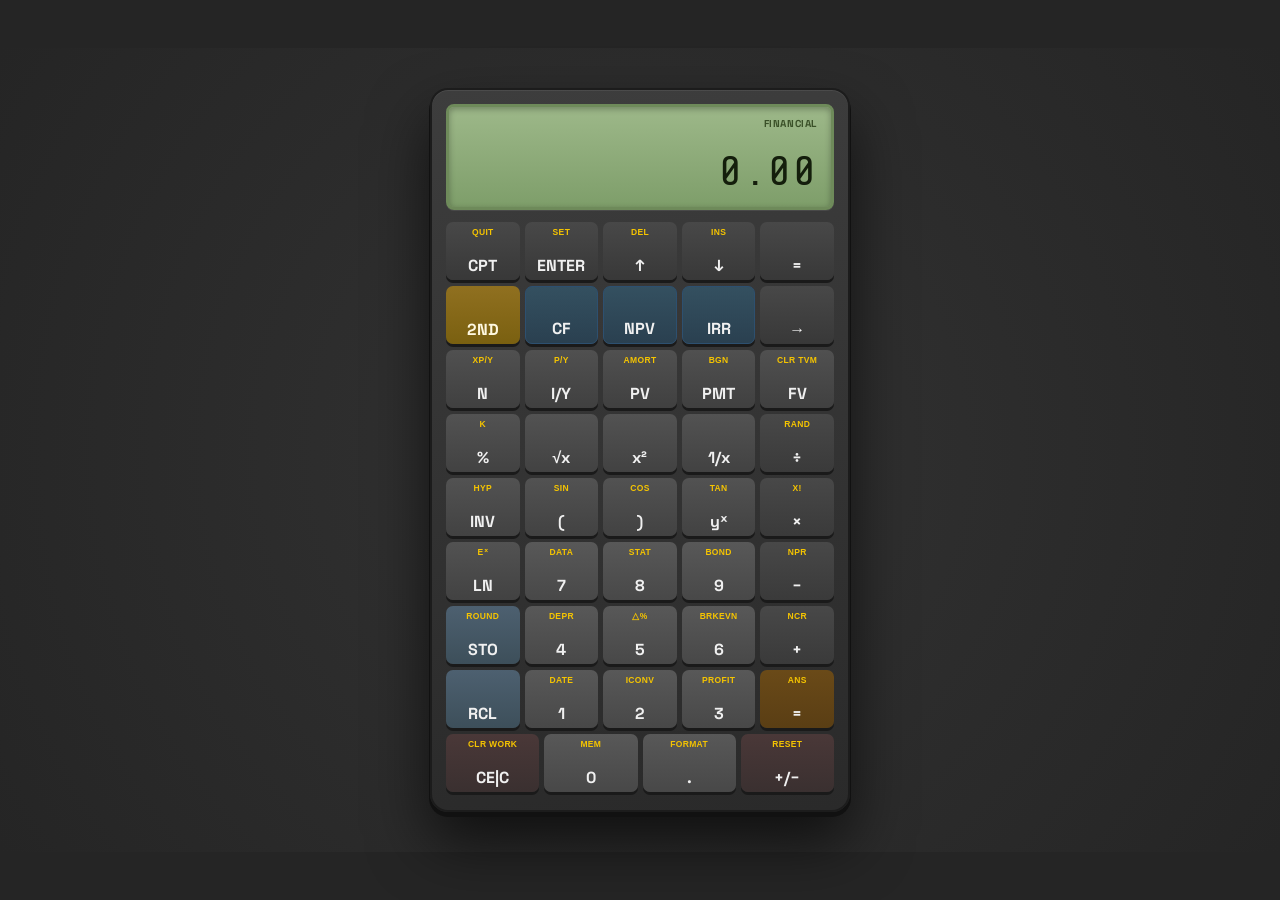
==== C.html @ be513dd7 "Add files via upload" ====
<!DOCTYPE html>
<html lang="en">
<head>
<meta charset="UTF-8" />
<meta name="viewport" content="width=device-width, initial-scale=1.0, maximum-scale=1.0, user-scalable=no" />
<title>Financial Calculator</title>

<!-- Webfont faces, self-hosted. Inlined at build time. -->
<style data-source="fonts.css">
/* Webfont faces for the offline calculator.
 * Generated by tools/extract_calculator.py from upstream_raw/google-fonts.css.
 * url() targets rewritten from fonts.gstatic.com to local files.
 * Subsetting (unicode-range) is exactly as Google served it.
 * Per-weight blocks for the same file are merged into one variable-font
 * face with a weight range -- see build_fonts_css() for why.
 * Do not hand-edit -- re-run the extractor instead.
 */

@font-face {
  font-family: 'Share Tech Mono';
  font-style: normal;
  font-weight: 400;
  font-display: swap;
  src: url([data-uri]) format('woff2');
  unicode-range: U+0000-00FF, U+0131, U+0152-0153, U+02BB-02BC, U+02C6, U+02DA, U+02DC, U+0304, U+0308, U+0329, U+2000-206F, U+20AC, U+2122, U+2191, U+2193, U+2212, U+2215, U+FEFF, U+FFFD;
}

@font-face {
  font-family: 'Space Grotesk';
  font-style: normal;
  font-weight: 400 700;
  font-display: swap;
  src: url([data-uri]) format('woff2');
  unicode-range: U+0102-0103, U+0110-0111, U+0128-0129, U+0168-0169, U+01A0-01A1, U+01AF-01B0, U+0300-0301, U+0303-0304, U+0308-0309, U+0323, U+0329, U+1EA0-1EF9, U+20AB;
}

@font-face {
  font-family: 'Space Grotesk';
  font-style: normal;
  font-weight: 400 700;
  font-display: swap;
  src: url([data-uri]) format('woff2');
  unicode-range: U+0100-02BA, U+02BD-02C5, U+02C7-02CC, U+02CE-02D7, U+02DD-02FF, U+0304, U+0308, U+0329, U+1D00-1DBF, U+1E00-1E9F, U+1EF2-1EFF, U+2020, U+20A0-20AB, U+20AD-20C0, U+2113, U+2C60-2C7F, U+A720-A7FF;
}

@font-face {
  font-family: 'Space Grotesk';
  font-style: normal;
  font-weight: 400 700;
  font-display: swap;
  src: url([data-uri]) format('woff2');
  unicode-range: U+0000-00FF, U+0131, U+0152-0153, U+02BB-02BC, U+02C6, U+02DA, U+02DC, U+0304, U+0308, U+0329, U+2000-206F, U+20AC, U+2122, U+2191, U+2193, U+2212, U+2215, U+FEFF, U+FFFD;
}

</style>
<!-- Upstream stylesheet, copied verbatim from the upstream build -->
<style data-source="styles.css">
/* ── Reset & Base ───────────────────────────────────── */
*,
*::before,
*::after {
  box-sizing: border-box;
  margin: 0;
  padding: 0;
}

:root {
  --body-bg: #252525;
  --calc-bg: #333;
  --calc-edge: #1c1c1c;

  --lcd-bg: #8fa87a;
  --lcd-shade: #6e8a5a;
  --lcd-text: #141e0c;
  --lcd-dim: #3a5028;

  --key-bg: #4a4a4a;
  --key-hi: #585858;
  --key-shadow: #1a1a1a;

  --key-tvm-bg: #404040;
  --key-mem-bg: #3d4f5a;
  --key-op-bg: #3a3a3a;
  --key-eq-bg: #5a3e14;
  --key-func-bg: #2a4050;
  --key-nav-bg: #383838;
  --key-2nd-bg: #7a6010;
  --key-2nd-act: #c8a030;
  --key-clr-bg: #3a3030;
  --key-num-bg: #484848;
  --key-math-bg: #424242;

  --sec-color: #f5c400;
  --pri-color: #f0f0f0;

  --ws-bg: #1e2e3a;
  --ws-border: #2d4556;

  --accent: #4ac0a0;
  --danger: #e05050;
}

html {
  scroll-behavior: smooth;
}

body {
  height: 100%;
  background: var(--body-bg);
  font-family: 'Space Grotesk', sans-serif;
  -webkit-tap-highlight-color: transparent;
}

/* ── App Shell ──────────────────────────────────────── */
.app-shell {
  min-height: 100vh;
  display: flex;
  flex-direction: column;
}

/* ── Navbar ─────────────────────────────────────────── */
.navbar {
  position: sticky;
  top: 0;
  z-index: 1000;
  background: rgba(30, 30, 30, 0.8);
  backdrop-filter: blur(15px);
  border-bottom: 1px solid rgba(255, 255, 255, 0.05);
  height: 70px;
  display: flex;
  align-items: center;
}

.nav-container {
  max-width: 1200px;
  width: 100%;
  margin: 0 auto;
  padding: 0 1.5rem;
  display: flex;
  justify-content: space-between;
  align-items: center;
}

.logo {
  font-size: 1.5rem;
  font-weight: 800;
  color: #fff;
  text-decoration: none;
  letter-spacing: -0.5px;
  display: flex;
  align-items: center;
  gap: 0.75rem;
}

.nav-logo {
  height: 32px;
  width: auto;
  border-radius: 6px;
}

.footer-logo {
  height: 36px;
  width: auto;
  border-radius: 8px;
}

.logo span {
  color: var(--sec-color);
  font-weight: 400;
}

.nav-links {
  display: flex;
  gap: 2.5rem;
  list-style: none;
}

.nav-links a {
  color: #fff;
  text-decoration: none;
  font-size: 0.95rem;
  font-weight: 500;
  transition: color 0.3s ease;
}

.nav-links a:hover {
  color: var(--sec-color);
}

.nav-cta {
  background: var(--sec-color);
  color: #000;
  border: none;
  padding: 0.6rem 1.2rem;
  border-radius: 8px;
  font-weight: 700;
  font-size: 0.9rem;
  cursor: pointer;
  text-decoration: none;
  transition: transform 0.2s ease, filter 0.2s ease;
}

.nav-cta:hover {
  transform: translateY(-2px);
  filter: brightness(1.1);
}

/* ── Hero Area ──────────────────────────────────────── */
.hero-area {
  padding: 4rem 1rem 3.5rem 1rem;
  display: flex;
  flex-direction: column;
  align-items: center;
  gap: 2.5rem;
  background: radial-gradient(circle at center, #333 0%, #252525 100%);
}

/* ── Other Calculators Slider Section ── */
.other-calculators-section {
  background: transparent;
  width: 100%;
  position: relative;
  overflow: hidden;
}

.calc-slider-wrapper {
  position: relative;
  display: flex;
  align-items: center;
  justify-content: center;
  gap: 0.75rem;
}

.calc-slider-track {
  display: flex;
  gap: 1.5rem;
  overflow-x: auto;
  scroll-behavior: smooth;
  scroll-snap-type: x mandatory;
  padding: 0.75rem 0;
  -webkit-overflow-scrolling: touch;
  scrollbar-width: none;
  -ms-overflow-style: none;
  justify-content: flex-start;
  max-width: 840px;
  width: 100%;
}

.calc-slider-track::-webkit-scrollbar {
  display: none;
}

.calc-card {
  flex: 0 0 264px;
  width: 264px;
  scroll-snap-align: start;
  background: linear-gradient(145deg, #2a2a2a, #202020);
  border: 1px solid rgba(255, 255, 255, 0.08);
  border-radius: 16px;
  padding: 1rem 1.4rem;
  display: flex;
  flex-direction: row;
  align-items: center;
  justify-content: flex-start;
  text-align: left;
  gap: 1rem;
  text-decoration: none;
  transition: all 0.3s cubic-bezier(0.175, 0.885, 0.32, 1.275);
  box-shadow: 0 4px 15px rgba(0, 0, 0, 0.25);
  cursor: pointer;
  user-select: none;
}

.calc-card:hover {
  transform: translateY(-4px);
  border-color: var(--sec-color);
  background: linear-gradient(145deg, #323232, #262626);
  box-shadow: 0 10px 25px rgba(255, 182, 0, 0.15);
}

.calc-card-icon {
  width: 44px;
  height: 44px;
  flex-shrink: 0;
  background: rgba(255, 182, 0, 0.1);
  border-radius: 12px;
  display: flex;
  align-items: center;
  justify-content: center;
  color: var(--sec-color);
  transition: all 0.3s ease;
  border: 1px solid rgba(255, 182, 0, 0.15);
}

.calc-card:hover .calc-card-icon {
  background: var(--sec-color);
  color: #000;
  transform: scale(1.06);
  box-shadow: 0 0 16px rgba(255, 182, 0, 0.4);
}

.calc-card-title {
  color: #f0f0f0;
  font-size: 0.95rem;
  font-weight: 700;
  line-height: 1.3;
  transition: color 0.3s ease;
  white-space: nowrap;
}

.calc-card:hover .calc-card-title {
  color: #ffffff;
}

.slider-arrow {
  flex-shrink: 0;
  width: 38px;
  height: 38px;
  border-radius: 50%;
  background: rgba(42, 42, 42, 0.9);
  border: 1px solid rgba(255, 255, 255, 0.15);
  color: #fff;
  display: flex;
  align-items: center;
  justify-content: center;
  cursor: pointer;
  transition: all 0.2s ease;
  z-index: 2;
}

.slider-arrow:hover {
  background: var(--sec-color);
  color: #000;
  border-color: var(--sec-color);
  transform: scale(1.08);
}

@media (max-width: 640px) {
  .calc-slider-track {
    justify-content: flex-start;
  }
  .slider-arrow {
    display: none;
  }
  .calc-card {
    flex: 0 0 210px;
    width: 210px;
    min-width: 210px;
    padding: 0.85rem 1rem;
    gap: 0.75rem;
  }
  .calc-card-icon {
    width: 38px;
    height: 38px;
  }
  .calc-card-icon svg {
    width: 20px;
    height: 20px;
  }
  .calc-card-title {
    font-size: 0.88rem;
  }
}

/* ── Page Content ───────────────────────────────────── */
.section-block {
  padding: 8rem 1.5rem;
}

.alt-bg {
  background: #1e1e1e;
}

.container {
  max-width: 1200px;
  margin: 0 auto;
}

.section-header h1,
.section-header h2,
.section-block h2 {
  font-size: clamp(2rem, 5vw, 3rem);
  font-weight: 800;
  color: #fff;
  line-height: 1.2;
  margin-bottom: 1.5rem;
  text-align: center;
  background: linear-gradient(135deg, #fff 0%, #888 100%);
  -webkit-background-clip: text;
  -webkit-text-fill-color: transparent;
}

.intro-main-cta {
  text-align: center;
  margin-bottom: 4rem;
  padding: 3rem 2rem;
  background: radial-gradient(circle at center, rgba(255, 182, 0, 0.03), transparent 70%);
  border-radius: 40px;
}

.intro-main-cta h1 {
  font-size: clamp(2rem, 5vw, 2.8rem);
  font-weight: 800;
  color: #fff !important;
  margin-bottom: 1.8rem;
  line-height: 1.2;
  letter-spacing: -1px;
  -webkit-text-fill-color: initial !important;
  background: none !important;
}

.cta-button-main {
  display: inline-block;
  background: var(--sec-color);
  color: #000;
  padding: 1rem 3rem;
  border-radius: 100px;
  font-weight: 700;
  font-size: 1.05rem;
  text-decoration: none;
  transition: all 0.4s cubic-bezier(0.175, 0.885, 0.32, 1.275);
  box-shadow: 0 10px 20px rgba(255, 182, 0, 0.15);
}

.cta-button-main:hover {
  transform: translateY(-6px) scale(1.02);
  box-shadow: 0 20px 40px rgba(255, 182, 0, 0.3);
  background: #fff;
}

.section-subtitle {
  text-align: center;
  max-width: 800px;
  margin: 0 auto 4rem;
  color: #71717a;
  font-size: 1.1rem;
  line-height: 1.6;
}

.grid-layout {
  display: grid;
  grid-template-columns: 1.5fr 1fr;
  gap: 4rem;
  align-items: center;
}

.text-content {
  padding-left: 8rem;
}

.text-content p {
  font-size: 1.15rem;
  color: #a1a1aa;
  line-height: 1.8;
}

/* ── Features Section ──────────────────────────────── */
.features-grid {
  display: grid;
  grid-template-columns: repeat(3, 1fr);
  gap: 2.5rem;
  margin-top: 2rem;
}

.feature-card {
  position: relative;
  background: linear-gradient(145deg, #2a2a2a, #222);
  padding: 3rem 2rem;
  border-radius: 24px;
  border: 1px solid rgba(255, 255, 255, 0.03);
  transition: all 0.4s cubic-bezier(0.175, 0.885, 0.32, 1.275);
  display: flex;
  flex-direction: column;
  align-items: center;
  text-align: center;
}

.feature-card:hover {
  transform: translateY(-12px);
  border-color: rgba(255, 182, 0, 0.3);
  box-shadow: 0 20px 40px rgba(0, 0, 0, 0.4);
}

.feature-icon-wrapper {
  width: 80px;
  height: 80px;
  background: rgba(255, 182, 0, 0.15);
  border-radius: 20px;
  display: flex;
  align-items: center;
  justify-content: center;
  margin-bottom: 2rem;
  transition: all 0.4s ease;
  color: var(--sec-color);
}

.feature-icon-wrapper svg {
  filter: drop-shadow(0 0 8px rgba(255, 182, 0, 0.4));
}

.feature-card:hover .feature-icon-wrapper {
  transform: scale(1.1) rotate(5deg);
  background: var(--sec-color);
  color: #000;
  box-shadow: 0 0 25px rgba(255, 182, 0, 0.3);
}

.feature-card h3 {
  color: #fff;
  font-size: 1.4rem;
  font-weight: 700;
  margin-bottom: 1rem;
}

.feature-card p {
  color: #a1a1aa;
  font-size: 1rem;
  line-height: 1.6;
}

/* ── Split Layout (Stand Out Section) ─────────────── */
.split-layout {
  display: grid;
  grid-template-columns: 0.8fr 1.2fr;
  gap: 5rem;
  align-items: center;
  margin-top: 3rem;
}

.split-visual {
  max-width: 420px;
  justify-self: center;
}

.split-visual img {
  width: 100%;
  border-radius: 30px;
  box-shadow: 0 30px 60px -12px rgba(0, 0, 0, 0.5);
}

.split-content {
  display: flex;
  flex-direction: column;
  gap: 2.5rem;
}

.standout-item {
  display: flex;
  gap: 1.5rem;
  align-items: flex-start;
}

.item-icon {
  width: 54px;
  height: 54px;
  background: var(--sec-color);
  color: #000;
  border-radius: 12px;
  display: flex;
  align-items: center;
  justify-content: center;
  font-size: 1.5rem;
  flex-shrink: 0;
  box-shadow: 0 10px 20px rgba(255, 182, 0, 0.2);
}

.item-text h3 {
  color: #fff;
  font-size: 1.25rem;
  margin-bottom: 0.5rem;
}

.item-text p {
  color: #a1a1aa;
  font-size: 1rem;
  line-height: 1.6;
}

/* ── Guide Section ────────────────────────────────── */
.guide-container {
  display: flex;
  flex-direction: column;
  gap: 2rem;
}

.guide-step-card {
  background: #252525;
  border-radius: 20px;
  padding: 2.5rem;
  display: grid;
  grid-template-columns: 80px 1fr;
  gap: 2rem;
  align-items: center;
  border: 1px solid rgba(255, 255, 255, 0.05);
  transition: border-color 0.3s ease;
}

.guide-step-card:hover {
  border-color: var(--sec-color);
}

.step-badge {
  width: 80px;
  height: 80px;
  background: #333;
  border-radius: 50%;
  display: flex;
  align-items: center;
  justify-content: center;
  font-size: 1.8rem;
  font-weight: 900;
  color: var(--sec-color);
  border: 2px solid rgba(255, 182, 0, 0.2);
}

.step-info h4 {
  color: #fff;
  font-size: 1.25rem;
  margin-bottom: 0.5rem;
}

.step-info p {
  color: #a1a1aa;
  font-size: 1.1rem;
  line-height: 1.6;
}

/* ── Advanced Grid ────────────────────────────────── */
.advanced-grid {
  display: grid;
  grid-template-columns: repeat(auto-fit, minmax(250px, 1fr));
  gap: 2rem;
  margin-top: 2rem;
}

.adv-card {
  background: linear-gradient(145deg, #2a2a2a, #242424);
  padding: 2.5rem;
  border-radius: 24px;
  border: 1px solid rgba(255, 255, 255, 0.05);
  transition: all 0.3s ease;
  position: relative;
  overflow: hidden;
}

.adv-card:hover {
  transform: translateY(-8px);
  border-color: var(--sec-color);
  box-shadow: 0 15px 30px rgba(0, 0, 0, 0.4);
}

.adv-icon {
  font-size: 2rem;
  margin-bottom: 1.5rem;
  display: block;
  color: var(--sec-color);
}

.adv-icon svg {
  filter: drop-shadow(0 0 10px rgba(255, 182, 0, 0.5));
}

.adv-card h3 {
  color: #fff;
  font-size: 1.3rem;
  margin-bottom: 1rem;
}

.adv-card p {
  color: #a1a1aa;
  font-size: 1rem;
  line-height: 1.6;
}

.adv-card::after {
  content: "";
  position: absolute;
  bottom: 0;
  right: 0;
  width: 60px;
  height: 60px;
  background: radial-gradient(circle at bottom right, rgba(255, 182, 0, 0.1), transparent);
  pointer-events: none;
}

/* ── Testimonials Section ─────────────────────────── */
.testimonials-grid {
  display: grid;
  grid-template-columns: repeat(auto-fit, minmax(300px, 1fr));
  gap: 2.5rem;
  margin-top: 3rem;
}

.testimonial-card {
  background: #262626;
  padding: 3rem 2.5rem;
  border-radius: 28px;
  border: 1px solid rgba(255, 255, 255, 0.08);
  display: flex;
  flex-direction: column;
  gap: 1.5rem;
  transition: all 0.4s cubic-bezier(0.165, 0.84, 0.44, 1);
  box-shadow: 0 20px 40px rgba(0, 0, 0, 0.3);
  position: relative;
}

.testimonial-card:hover {
  transform: translateY(-12px);
  background: #2d2d2d;
  border-color: rgba(255, 182, 0, 0.4);
  box-shadow: 0 30px 60px rgba(0, 0, 0, 0.5), 0 0 20px rgba(255, 182, 0, 0.05);
}

.stars {
  color: var(--sec-color);
  font-size: 1.1rem;
  letter-spacing: 3px;
  filter: drop-shadow(0 0 5px rgba(255, 182, 0, 0.3));
}

.user-profile {
  display: flex;
  align-items: center;
  gap: 1.2rem;
}

.user-avatar {
  width: 54px;
  height: 54px;
  border-radius: 50%;
  object-fit: cover;
  border: 2px solid rgba(255, 182, 0, 0.2);
}

.user-info strong {
  color: #fff;
  font-size: 1.2rem;
  font-weight: 800;
  margin-bottom: 0.2rem;
  display: block;
}

.user-info span {
  color: #888;
  font-size: 0.9rem;
  display: block;
  font-weight: 500;
}

.testimonial-card p {
  color: #d4d4d8;
  font-style: italic;
  font-size: 1.05rem;
  line-height: 1.8;
  position: relative;
}


/* ── CTA Section ─────────────────────────────────── */
.cta-section {
  padding-bottom: 10rem;
}

.cta-banner {
  background: linear-gradient(135deg, #2a2a2a 0%, #151515 100%);
  border-radius: 40px;
  padding: 6rem 4rem;
  text-align: center;
  position: relative;
  overflow: hidden;
  border: 1px solid rgba(255, 255, 255, 0.05);
  box-shadow: 0 40px 100px rgba(0, 0, 0, 0.6);
}

.cta-banner::before {
  content: "";
  position: absolute;
  top: -50%;
  left: -20%;
  width: 150%;
  height: 200%;
  background: radial-gradient(circle at center, rgba(255, 182, 0, 0.04), transparent 70%);
  pointer-events: none;
}

.cta-content h2 {
  font-size: clamp(2.5rem, 5vw, 3.5rem);
  color: #fff;
  font-weight: 900;
  margin-bottom: 1.5rem;
  background: linear-gradient(135deg, #fff 0%, var(--sec-color) 100%);
  -webkit-background-clip: text;
  -webkit-text-fill-color: transparent;
}

.cta-content p {
  color: #a1a1aa;
  font-size: 1.25rem;
  max-width: 700px;
  margin: 0 auto 3rem;
  line-height: 1.7;
}

.cta-button {
  display: inline-block;
  background: var(--sec-color);
  color: #000;
  padding: 1.4rem 4rem;
  border-radius: 100px;
  font-weight: 800;
  font-size: 1.15rem;
  text-decoration: none;
  transition: all 0.4s cubic-bezier(0.175, 0.885, 0.32, 1.275);
  box-shadow: 0 15px 30px rgba(255, 182, 0, 0.2);
}

.cta-button:hover {
  transform: translateY(-8px) scale(1.05);
  box-shadow: 0 25px 50px rgba(255, 182, 0, 0.4);
  background: #fff;
}

/* ── Footer ─────────────────────────────────────────── */
.site-footer {
  background: #1a1a1a;
  padding: 4rem 1.5rem 2rem;
  border-top: 1px solid rgba(255, 255, 255, 0.05);
}

.footer-grid {
  display: grid;
  grid-template-columns: 2fr 1fr 1fr;
  gap: 4rem;
  margin-bottom: 4rem;
}

.footer-brand p {
  color: #6b7280;
  margin-top: 1rem;
}

.footer-links strong,
.footer-legal strong {
  color: #fff;
  margin-bottom: 1.5rem;
  display: block;
}

.footer-links ul,
.footer-legal ul {
  list-style: none;
}

.footer-links li,
.footer-legal li {
  margin-bottom: 0.75rem;
}

.footer-links a,
.footer-legal a {
  color: #6b7280;
  text-decoration: none;
  transition: color 0.2s ease;
}

.footer-links a:hover,
.footer-legal a:hover {
  color: #fff;
}

.footer-bottom {
  text-align: center;
  padding-top: 2rem;
  border-top: 1px solid rgba(255, 255, 255, 0.05);
  color: #4b5563;
  font-size: 0.9rem;
}

/* ── Content Media ──────────────────────────────────── */
.content-image {
  border-radius: 24px;
  overflow: hidden;
  box-shadow: 0 25px 50px -12px rgba(0, 0, 0, 0.5);
  max-width: 450px;
  margin: 0 auto;
}

.content-image img {
  width: 100%;
  display: block;
}

.image-caption {
  background: #222;
  color: #6b7280;
  font-size: 0.85rem;
  padding: 1rem;
  text-align: center;
}

@media (max-width: 900px) {

  .grid-layout,
  .features-grid,
  .guide-steps,
  .content-columns,
  .footer-grid {
    grid-template-columns: 1fr;
  }
}

.calculator {
  width: min(420px, 100%);
  background: linear-gradient(175deg, #3d3d3d, #2a2a2a);
  border: 2px solid var(--calc-edge);
  border-radius: 18px;
  padding: 14px 14px 18px;
  box-shadow:
    0 4px 0 1px #111,
    0 30px 60px rgba(0, 0, 0, .65),
    inset 0 1px 0 rgba(255, 255, 255, .07);
}

@media (max-width: 480px) {
  .calculator {
    border-radius: 0;
    border: none;
    min-height: 100vh;
    padding: 10px 10px 14px;
  }
}

/* ── LCD Display ────────────────────────────────────── */
.display {
  background: linear-gradient(180deg, #9db889 0%, #7e9e6a 100%);
  border: 3px solid var(--lcd-shade);
  border-radius: 8px;
  padding: 10px 14px 12px;
  margin-bottom: 12px;
  box-shadow:
    inset 0 2px 6px rgba(0, 0, 0, .3),
    0 1px 0 rgba(255, 255, 255, .08);
  position: relative;
}

.display-status {
  display: flex;
  justify-content: space-between;
  font-size: 10px;
  letter-spacing: 0.06em;
  color: var(--lcd-dim);
  font-weight: 700;
  text-transform: uppercase;
  min-height: 14px;
  margin-bottom: 4px;
}

.display-expr {
  font-family: 'Share Tech Mono', monospace;
  font-size: 11px;
  color: var(--lcd-dim);
  text-align: right;
  min-height: 14px;
  letter-spacing: 0.04em;
  overflow: hidden;
  text-overflow: ellipsis;
  white-space: nowrap;
}

.display-screen {
  display: block;
  width: 100%;
  font-family: 'Share Tech Mono', monospace;
  font-size: clamp(2rem, 9vw, 2.6rem);
  font-weight: 400;
  text-align: right;
  color: var(--lcd-text);
  letter-spacing: 0.06em;
  line-height: 1.1;
  word-break: break-all;
}

/* ── Worksheets ─────────────────────────────────────── */
.worksheet {
  background: var(--ws-bg);
  border: 1px solid var(--ws-border);
  border-radius: 10px;
  padding: 12px;
  margin-bottom: 11px;
  animation: slideDown 180ms ease;
}

@keyframes slideDown {
  from {
    opacity: 0;
    transform: translateY(-6px);
  }

  to {
    opacity: 1;
    transform: translateY(0);
  }
}

.ws-header {
  display: flex;
  align-items: center;
  justify-content: space-between;
  margin-bottom: 10px;
}

.ws-title {
  font-size: 0.7rem;
  font-weight: 700;
  letter-spacing: 0.1em;
  color: var(--sec-color);
  text-transform: uppercase;
}

.ws-close {
  background: none;
  border: none;
  color: #888;
  font-size: 1rem;
  cursor: pointer;
  line-height: 1;
  padding: 0 2px;
}

.ws-close:hover {
  color: #fff;
}

.ws-grid {
  display: grid;
  grid-template-columns: 1fr 1fr;
  gap: 7px;
  margin-bottom: 9px;
}

.ws-field {
  display: flex;
  flex-direction: column;
  gap: 3px;
}

.ws-field--full {
  grid-column: 1 / -1;
}

.ws-label {
  font-size: 0.72rem;
  font-weight: 600;
  color: #a8c0cc;
  letter-spacing: 0.03em;
}

.ws-hint {
  font-size: 0.65rem;
  font-weight: 400;
  color: #607080;
  margin-left: 4px;
}

.ws-field input,
.cf-row input {
  background: rgba(0, 0, 0, .35);
  border: 1px solid #2d4556;
  border-radius: 5px;
  color: #e8f4f0;
  font-family: 'Share Tech Mono', monospace;
  font-size: 0.9rem;
  padding: 5px 8px;
  width: 100%;
  -moz-appearance: textfield;
}

.ws-field input::-webkit-outer-spin-button,
.ws-field input::-webkit-inner-spin-button,
.cf-row input::-webkit-outer-spin-button,
.cf-row input::-webkit-inner-spin-button {
  -webkit-appearance: none;
}

.ws-field input:focus,
.cf-row input:focus {
  outline: 2px solid rgba(74, 192, 160, .4);
  border-color: transparent;
}

.ws-actions {
  display: grid;
  grid-template-columns: repeat(3, 1fr);
  gap: 6px;
  margin-bottom: 6px;
}

.ws-btn {
  background: linear-gradient(180deg, #1e4060, #142d44);
  border: 1px solid #2d5070;
  border-radius: 6px;
  color: #c8e8f8;
  font-family: 'Space Grotesk', sans-serif;
  font-size: 0.76rem;
  font-weight: 700;
  padding: 7px 4px;
  cursor: pointer;
  text-align: center;
  transition: filter 100ms;
}

.ws-btn:hover {
  filter: brightness(1.15);
}

.ws-btn:active {
  filter: brightness(0.9);
}

.ws-btn--wide {
  grid-column: span 2;
}

.ws-btn--green {
  background: linear-gradient(180deg, #1a5040, #0e3028);
  border-color: #2a7060;
  color: #88e8c8;
}

.ws-btn--add {
  width: 100%;
  margin-top: 8px;
  background: linear-gradient(180deg, #2a3840, #1a2830);
  border-color: #3a5060;
  color: #88aabb;
  font-size: 0.78rem;
}

.ws-note {
  font-size: 0.66rem;
  color: #506070;
  margin-top: 7px;
  line-height: 1.4;
}

/* CF panel */
.cf-top {
  display: grid;
  grid-template-columns: 1fr auto;
  gap: 8px;
  align-items: end;
  margin-bottom: 10px;
}

.cf-cpt-row {
  display: flex;
  flex-direction: column;
  gap: 5px;
}

.cf-list {
  display: flex;
  flex-direction: column;
  gap: 5px;
  max-height: 200px;
  overflow-y: auto;
}

.cf-row {
  display: grid;
  grid-template-columns: 1fr 1fr auto;
  gap: 5px;
  align-items: center;
}

.cf-row-label {
  font-size: 0.7rem;
  font-weight: 700;
  color: #7090a0;
  white-space: nowrap;
}

.cf-row-freq {
  display: flex;
  align-items: center;
  gap: 3px;
}

.cf-row-freq label {
  font-size: 0.65rem;
  color: #506070;
}

.cf-row-freq input {
  width: 44px !important;
}

.cf-remove {
  background: none;
  border: none;
  color: #604040;
  font-size: 1rem;
  cursor: pointer;
  padding: 0 4px;
  line-height: 1;
}

.cf-remove:hover {
  color: var(--danger);
}

/* ── Register Overlay ───────────────────────────────── */
.register-overlay {
  background: linear-gradient(175deg, #1a2f3f, #111e28);
  border: 1px solid #2a4050;
  border-radius: 10px;
  padding: 12px;
  margin-bottom: 11px;
  animation: slideDown 150ms ease;
}

.reg-title {
  font-size: 0.72rem;
  font-weight: 700;
  letter-spacing: 0.08em;
  color: var(--sec-color);
  text-transform: uppercase;
  margin-bottom: 10px;
}

.reg-grid {
  display: grid;
  grid-template-columns: repeat(5, 1fr);
  gap: 5px;
  margin-bottom: 8px;
}

.reg-btn {
  background: linear-gradient(180deg, #243444, #18262e);
  border: 1px solid #2d4050;
  border-radius: 6px;
  color: #c8e0ec;
  font-family: 'Share Tech Mono', monospace;
  font-size: 0.72rem;
  padding: 6px 2px;
  cursor: pointer;
  text-align: center;
  display: flex;
  flex-direction: column;
  align-items: center;
  gap: 2px;
}

.reg-btn:hover {
  border-color: var(--accent);
  color: #fff;
}

.reg-btn-num {
  font-size: 0.95rem;
  font-weight: 700;
  color: #fff;
}

.reg-btn-val {
  font-size: 0.6rem;
  color: #7090a0;
  overflow: hidden;
  text-overflow: ellipsis;
  white-space: nowrap;
  max-width: 48px;
}

.reg-cancel {
  width: 100%;
  background: none;
  border: 1px solid #2a3540;
  border-radius: 5px;
  color: #607080;
  font-size: 0.75rem;
  padding: 5px;
  cursor: pointer;
}

.reg-cancel:hover {
  color: #aaa;
  border-color: #404f60;
}

/* ── Keypad ─────────────────────────────────────────── */
.keypad {
  display: flex;
  flex-direction: column;
  gap: 6px;
}

.krow {
  display: grid;
  grid-template-columns: repeat(5, 1fr);
  gap: 5px;
}

.krow-last {
  grid-template-columns: repeat(4, 1fr);
}

/* ── Key base ───────────────────────────────────────── */
.key {
  display: flex;
  flex-direction: column;
  align-items: center;
  justify-content: flex-end;
  padding: 0 2px 6px;
  height: 54px;
  border: none;
  border-radius: 7px;
  cursor: pointer;
  position: relative;
  box-shadow: 0 3px 0 var(--key-shadow);
  transition: transform 80ms ease, filter 80ms ease;
  background: linear-gradient(180deg, var(--key-hi) 0%, var(--key-bg) 100%);
  -webkit-tap-highlight-color: transparent;
  user-select: none;
}

.key:hover {
  filter: brightness(1.12);
}

.key:active {
  transform: translateY(2px);
  box-shadow: 0 1px 0 var(--key-shadow);
  filter: brightness(0.9);
}

/* secondary label */
.ks {
  font-size: 8.5px;
  font-weight: 700;
  color: var(--sec-color);
  text-transform: uppercase;
  letter-spacing: 0.04em;
  line-height: 1;
  position: absolute;
  top: 6px;
  white-space: nowrap;
  pointer-events: none;
}

/* primary label */
.kp {
  font-size: 15px;
  font-weight: 700;
  color: var(--pri-color);
  line-height: 1;
  pointer-events: none;
  font-family: 'Space Grotesk', sans-serif;
}

/* ── Key type variants ──────────────────────────────── */
.key-nav {
  --key-bg: var(--key-nav-bg);
  --key-hi: #484848;
}

.key-tvm {
  --key-bg: var(--key-tvm-bg);
  --key-hi: #505050;
}

.key-math {
  --key-bg: var(--key-math-bg);
  --key-hi: #525252;
}

.key-op {
  --key-bg: var(--key-op-bg);
  --key-hi: #484848;
}

.key-num {
  --key-bg: var(--key-num-bg);
  --key-hi: #585858;
}

.key-func {
  --key-bg: var(--key-func-bg);
  --key-hi: #345060;
  border: 1px solid #2d5070;
}

.key-mem {
  --key-bg: var(--key-mem-bg);
  --key-hi: #4d6070;
}

.key-eq {
  --key-bg: var(--key-eq-bg);
  --key-hi: #6a4a18;
}

.key-clr {
  --key-bg: var(--key-clr-bg);
  --key-hi: #4a3838;
}

/* 2ND key */
.key-2nd {
  --key-bg: var(--key-2nd-bg);
  --key-hi: #907020;
}

.key-2nd .kp {
  color: #fff8e0;
  font-size: 16px;
}

.key-2nd.active {
  --key-bg: var(--key-2nd-act);
  --key-hi: #d8b040;
  box-shadow: 0 3px 0 #5a4000, 0 0 10px rgba(200, 160, 48, .5);
}

.key-2nd.active .kp {
  color: #fff;
}

/* ── Responsive ─────────────────────────────────────── */
@media (max-width: 380px) {
  .key {
    height: 48px;
  }

  .kp {
    font-size: 13px;
  }

  .ks {
    font-size: 8px;
  }

  .keypad {
    gap: 4px;
  }

  .krow {
    gap: 4px;
  }

  .display-screen {
    font-size: 1.9rem;
  }
}

@media (min-width: 600px) {
  .key {
    height: 58px;
  }

  .kp {
    font-size: 16px;
  }
}

/* ── Extra Responsive Tweaks ──────────────────────── */
@media (max-width: 1024px) {
  .text-content {
    padding-left: 2rem;
  }
  .grid-layout {
    gap: 2rem;
  }
}

@media (max-width: 900px) {
  .grid-layout,
  .split-layout {
    display: flex;
    flex-direction: column;
    gap: 3rem;
  }

  .text-content {
    padding-left: 0;
    text-align: center;
  }
  
  .intro-image,
  .split-visual {
    order: -1; /* Image above text */
    max-width: 500px;
    margin: 0 auto;
  }

  .standout-item {
    flex-direction: column;
    align-items: center;
    gap: 1rem;
  }

  .item-text {
    text-align: center;
  }

  .intro-main-cta h1 {
    font-size: clamp(1.8rem, 8vw, 2.5rem);
  }
  
  .cta-banner {
    padding: 4rem 2rem;
  }
}

@media (max-width: 600px) {
  .section-header h1, .section-header h2, .section-block h2 {
    font-size: 1.8rem;
  }
  
  .intro-main-cta {
    padding: 2.5rem 1.5rem;
    margin-bottom: 3rem;
  }
  
  .cta-button-main {
    width: 100%;
    padding: 1rem 1.5rem;
  }
  
  .testimonial-card {
    padding: 2rem 1.5rem;
  }
  
  .footer-spacer {
    display: none;
  }
}

/* ── Legal Pages Styles ──────────────────────────────── */
.legal-container {
  max-width: 850px;
  margin: 0 auto;
  padding: 6rem 1.5rem;
}

.legal-header {
  text-align: center;
  margin-bottom: 4rem;
  padding-bottom: 2rem;
  border-bottom: 1px solid rgba(255, 255, 255, 0.08);
}

.legal-header h1 {
  font-size: clamp(2.2rem, 6vw, 3.2rem);
  font-weight: 800;
  color: #fff;
  margin-bottom: 1rem;
  letter-spacing: -1px;
}

.legal-meta {
  color: #71717a;
  font-size: 0.95rem;
}

.legal-body {
  color: #a1a1aa;
  font-size: 1.05rem;
  line-height: 1.8;
}

.legal-body h2 {
  color: #fff;
  font-size: 1.75rem;
  font-weight: 700;
  margin: 3.5rem 0 1.5rem;
  letter-spacing: -0.5px;
  border-bottom: 1px solid rgba(255, 255, 255, 0.05);
  padding-bottom: 0.5rem;
}

.legal-body h3 {
  color: #fff;
  font-size: 1.25rem;
  font-weight: 600;
  margin: 2rem 0 1rem;
}

.legal-body p {
  margin-bottom: 1.5rem;
}

.legal-body ul, .legal-body ol {
  margin-bottom: 1.5rem;
  padding-left: 1.5rem;
}

.legal-body li {
  margin-bottom: 0.5rem;
}

.legal-body a {
  color: var(--sec-color);
  text-decoration: none;
  border-bottom: 1px dashed rgba(245, 196, 0, 0.4);
  transition: all 0.3s ease;
}

.legal-body a:hover {
  color: #fff;
  border-bottom: 1px solid #fff;
}

.disclaimer-box {
  background: rgba(245, 196, 0, 0.03);
  border-left: 4px solid var(--sec-color);
  padding: 1.5rem 2rem;
  border-radius: 0 16px 16px 0;
  margin: 2.5rem 0;
  box-shadow: 0 10px 30px rgba(0, 0, 0, 0.2);
}

.disclaimer-box p {
  margin-bottom: 0;
  color: #d4d4d8;
  font-size: 1rem;
}

.disclaimer-box strong {
  color: #fff;
}

/* ── Dropdown Menu ───────────────────────────────────── */
.dropdown-group {
  position: relative;
  display: inline-block;
}

.dropdown-trigger,
.dropdown-trigger-label {
  background: none;
  border: none;
  padding: 0;
  color: #fff;
  font-size: 0.95rem;
  font-weight: 500;
  cursor: pointer;
  display: flex;
  align-items: center;
  gap: 0.25rem;
  font-family: inherit;
  transition: color 0.3s ease;
}

.dropdown-trigger:hover,
.dropdown-trigger-label:hover,
.dropdown-group:hover .dropdown-trigger,
.dropdown-group:hover .dropdown-trigger-label {
  color: var(--sec-color);
}

.arrow-icon {
  width: 16px;
  height: 16px;
  transition: transform 0.3s ease;
}

.dropdown-group:hover .arrow-icon {
  transform: rotate(180deg);
}

.dropdown-menu {
  position: absolute;
  top: 100%;
  left: 50%;
  transform: translateX(-50%) translateY(10px);
  background-color: #202023;
  border: 1px solid rgba(255, 255, 255, 0.1);
  border-radius: 0.75rem;
  box-shadow: 0 20px 25px -5px rgba(0, 0, 0, 0.3), 0 10px 10px -5px rgba(0, 0, 0, 0.2);
  padding: 0.5rem;
  min-width: 220px;
  opacity: 0;
  visibility: hidden;
  transition: opacity 0.3s ease, transform 0.3s ease, visibility 0.3s ease;
  z-index: 1010;
}

.dropdown-group:hover .dropdown-menu {
  opacity: 1;
  visibility: visible;
  transform: translateX(-50%) translateY(0);
}

.dropdown-menu a {
  display: block;
  padding: 0.75rem 1rem;
  color: #fff !important;
  font-size: 0.95rem;
  font-weight: 500;
  border-radius: 0.5rem;
  text-decoration: none;
  transition: background-color 0.2s ease, color 0.2s ease;
  white-space: nowrap;
}

.dropdown-menu a:hover {
  background-color: rgba(255, 255, 255, 0.05) !important;
  color: var(--sec-color) !important;
}

/* ── Mobile Navbar Styles ────────────────────────────── */
.nav-toggle-label {
  display: none;
  cursor: pointer;
  padding: 0.5rem;
  z-index: 1020;
}

.nav-toggle-label .hamburger {
  display: block;
  width: 24px;
  height: 2px;
  background: #fff;
  position: relative;
  transition: background 0.3s ease;
}

.nav-toggle-label .hamburger::before,
.nav-toggle-label .hamburger::after {
  content: "";
  position: absolute;
  width: 24px;
  height: 2px;
  background: #fff;
  transition: all 0.3s ease;
  left: 0;
}

.nav-toggle-label .hamburger::before {
  top: -8px;
}

.nav-toggle-label .hamburger::after {
  top: 8px;
}

.nav-right-group {
  display: flex;
  align-items: center;
  gap: 1rem;
}

@media (max-width: 900px) {
  .nav-container {
    padding: 0 1rem;
  }

  .logo {
    font-size: 1.15rem;
  }

  .nav-logo {
    height: 24px;
  }

  .nav-cta {
    padding: 0.45rem 0.85rem;
    font-size: 0.8rem;
    white-space: nowrap;
    border-radius: 6px;
  }

  .nav-right-group {
    gap: 0.75rem;
  }

  .nav-toggle-label {
    display: block;
  }

  .nav-links {
    position: fixed;
    top: 70px;
    left: 0;
    right: 0;
    bottom: 0;
    height: calc(100vh - 70px);
    background: rgba(20, 20, 23, 0.98);
    backdrop-filter: blur(20px);
    flex-direction: column;
    align-items: center;
    justify-content: center;
    gap: 2rem;
    transform: translateY(-100%);
    opacity: 0;
    pointer-events: none;
    transition: all 0.4s cubic-bezier(0.16, 1, 0.3, 1);
    z-index: 999;
    padding: 2rem;
    margin: 0;
  }

  .nav-toggle:checked ~ .nav-links {
    transform: translateY(0);
    opacity: 1;
    pointer-events: auto;
  }

  /* Hamburger transform when checked */
  .nav-toggle:checked ~ .nav-right-group .nav-toggle-label .hamburger {
    background: transparent;
  }

  .nav-toggle:checked ~ .nav-right-group .nav-toggle-label .hamburger::before {
    transform: rotate(45deg);
    top: 0;
  }

  .nav-toggle:checked ~ .nav-right-group .nav-toggle-label .hamburger::after {
    transform: rotate(-45deg);
    top: 0;
  }

  .nav-links a {
    font-size: 1.25rem;
  }

  .dropdown-group {
    width: 100%;
    text-align: center;
  }

  .dropdown-group:hover .dropdown-menu {
    display: none;
    opacity: 0;
    visibility: hidden;
    transform: none;
  }

  .dropdown-group:hover .arrow-icon {
    transform: none;
  }

  .dropdown-trigger,
  .dropdown-trigger-label {
    font-size: 1.25rem;
    justify-content: center;
    width: 100%;
    margin-bottom: 0.5rem;
    display: flex;
    align-items: center;
    gap: 0.25rem;
    color: #fff;
    cursor: pointer;
    transition: color 0.3s ease;
  }

  .dropdown-menu {
    display: none;
    position: static;
    transform: none;
    opacity: 0;
    visibility: hidden;
    background: transparent;
    border: none;
    box-shadow: none;
    padding: 0;
    min-width: unset;
    text-align: center;
    transition: none;
  }

  .dropdown-toggle:checked ~ .dropdown-menu {
    display: block;
    opacity: 1;
    visibility: visible;
  }

  .dropdown-toggle:checked ~ .dropdown-trigger-label {
    color: var(--sec-color);
  }

  .dropdown-toggle:checked ~ .dropdown-trigger-label .arrow-icon {
    transform: rotate(180deg);
  }

  .dropdown-menu a {
    font-size: 1.15rem;
    padding: 0.5rem 1rem;
  }
}

/* ── Article Post Navigation (Previous / Next) ────── */
.article-post-nav {
  display: grid;
  grid-template-columns: 1fr 1fr;
  gap: 1.5rem;
  margin-top: 3.5rem;
  padding-top: 2.5rem;
  border-top: 1px solid rgba(255, 255, 255, 0.1);
}

.post-nav-card {
  display: flex;
  flex-direction: column;
  padding: 1.25rem 1.5rem;
  background: rgba(255, 255, 255, 0.03);
  border: 1px solid rgba(255, 255, 255, 0.08);
  border-radius: 12px;
  text-decoration: none !important;
  transition: all 0.3s ease;
}

.post-nav-card:hover {
  background: rgba(255, 255, 255, 0.06);
  border-color: rgba(255, 215, 0, 0.4);
  transform: translateY(-2px);
}

.post-nav-card.prev-card {
  text-align: left;
}

.post-nav-card.next-card {
  text-align: right;
}

.post-nav-label {
  font-size: 0.8rem;
  font-weight: 600;
  text-transform: uppercase;
  letter-spacing: 0.05em;
  color: var(--sec-color, #ffd700);
  margin-bottom: 0.5rem;
  display: flex;
  align-items: center;
  gap: 0.4rem;
}

.next-card .post-nav-label {
  justify-content: flex-end;
}

.post-nav-title {
  font-size: 1rem;
  font-weight: 600;
  color: #ffffff;
  line-height: 1.4;
  margin: 0;
}

.post-nav-card:hover .post-nav-title {
  color: var(--sec-color, #ffd700);
}

@media (max-width: 640px) {
  .article-post-nav {
    grid-template-columns: 1fr;
    gap: 1rem;
  }

  .post-nav-card.next-card {
    text-align: left;
  }

  .next-card .post-nav-label {
    justify-content: flex-start;
  }
}
</style>
<!-- Centring + any other offline-only adjustments. See the file for rationale. -->
<style data-source="offline_overrides.css">
/* ─────────────────────────────────────────────────────────────────────────
   offline_overrides.css
   ─────────────────────────────────────────────────────────────────────────
   The only stylesheet in this project that is NOT taken verbatim from
   the upstream build. styles.css is upstream, byte-for-byte, and
   is what makes the calculator look identical. This file sits after it and
   carries just the adjustments that only make sense for a standalone page.

   Two changes, both explained below. Everything else is upstream.
   ───────────────────────────────────────────────────────────────────────── */


/* 1. Vertical centring.
   ─────────────────────────────────────────────────────────────────────────
   Upstream the widget sits at the top of the page because a navbar precedes it
   and five marketing sections follow. Offline there is nothing above or below,
   so the device is centred in the viewport instead.

   .app-shell is already `min-height: 100vh; display: flex; flex-direction:
   column`, so one property is enough to centre its only child.

   `safe center` matters: the widget is ~672px tall with a worksheet panel open,
   so on a 768px-tall laptop it overflows. Plain `center` would push the top of
   the device out of reach -- the overflow goes above the scroll origin and
   cannot be scrolled back to. `safe center` degrades to start alignment in that
   case so everything stays reachable. The plain `center` line above it is the
   fallback for browsers without `safe` support. */
.app-shell {
  min-height: 100vh;
  min-height: 100dvh;          /* dvh tracks mobile URL-bar collapse */
  justify-content: center;     /* fallback */
  justify-content: safe center;
}


/* 2. Trim the hero padding while centring.
   ─────────────────────────────────────────────────────────────────────────
   Upstream is `4rem 1rem 3.5rem 1rem`, sized for a page that has a navbar
   above it. 7.5rem of vertical padding pushes the ~672px device past the fold
   on a 1366x768 screen, which would defeat the centring (safe center would
   fall back to top-aligned and it would scroll). 2.5rem keeps generous
   breathing room while letting the device fit and actually centre on common
   laptop screens. Horizontal padding is untouched. */
.hero-area {
  padding: 2.5rem 1rem;
}




/* 3. Move the worksheet panels outside the device.
   ─────────────────────────────────────────────────────────────────────────
   Upstream, opening TVM / CF / STO-RCL expands a panel between the display and
   the keypad, so the device grows downwards and the keypad is pushed off-screen.
   Here the panels sit outside the device entirely -- to its left when there is
   room, below it when there is not -- and the device itself never moves.

   The device needs `position: relative` for the dock to be positioned against
   it. Upstream sets neither position nor overflow on .calculator, so an
   absolutely positioned child was already free to render outside it.

   Because the dock is absolutely positioned it is taken out of flow, which is
   what keeps the device pinned: adding a panel changes nothing about the
   device's own box. */
.calculator {
  position: relative;
}

/* The dock is where the three panels stack. Upstream they are siblings in
   normal flow, so opening a second panel just pushes the first down. Inside a
   flex column that behaviour is preserved exactly: same order, same spacing,
   and never an overlap. */
.panel-dock {
  position: absolute;
  top: calc(100% + 20px);   /* below the whole device */
  left: 0;
  right: 0;                 /* match the device's width */
  display: flex;
  flex-direction: column;
  gap: 11px;                /* upstream's .worksheet margin-bottom */
  margin: 0;
}

/* The panels carried margin-bottom for their in-flow life; the dock's gap
   replaces it, otherwise every pair would be 22px apart instead of 11px. */
.panel-dock > .worksheet,
.panel-dock > .register-overlay {
  margin-bottom: 0;
}

/* Beside the device when there is genuinely room.

   The width is not arbitrary. The device is 420px and the page adds 2rem of
   side padding, so a centred device has (100vw - 32 - 420) / 2 of space on each
   side. A 300px dock plus a 20px gap needs 320px a side:

       420 + 2 * 320 + 32 = 1092px

   1120px leaves a little slack. `orientation: landscape` covers the portrait
   case explicitly, where the request was to stack regardless of width.

   Media queries re-evaluate on every resize, so dragging the window across the
   threshold switches modes live with no JavaScript. */
@media (orientation: landscape) and (min-width: 1120px) {
  .panel-dock {
    top: 0;                    /* top-aligned with the device */
    right: calc(100% + 20px);  /* out to its left */
    left: auto;
    width: 300px;
  }
}


/* 4. Phones.
   ─────────────────────────────────────────────────────────────────────────
   Upstream already switches the device to a full-bleed, `min-height: 100vh`
   panel at <=480px -- no border, no rounding, edge to edge. That is a
   deliberate mobile design and is kept as-is. The hero padding just has to go,
   otherwise the device is pushed off the bottom of the screen, and centring is
   meaningless for something already viewport-height. */
@media (max-width: 480px) {
  .hero-area {
    /* Vertical padding goes; the horizontal gutters stay. Upstream's 1rem side
       padding is what gives the device its 358px width at a 390px viewport --
       dropping it too would stretch the device to a full-bleed 390px and change
       its proportions. Keeping it means the offline device is exactly the width
       the live one is. */
    padding: 0 1rem;
    gap: 0;
  }

  .app-shell {
    justify-content: flex-start;
  }

  /* Phones need the dock reordered rather than positioned.
     ───────────────────────────────────────────────────────────────────────
     Upstream stretches the device to a full screen here (`min-height: 100vh`),
     and the keypad stops well short of the bottom -- 189px short on a 390x844
     phone. Absolute positioning measures from the device's box, not from where
     its content ends, so the dock landed below that dead space: the panel sat
     209px adrift of the keypad while looking properly attached on a desktop,
     where the device is only as tall as its contents.

     Making the device a flex column lets the dock be reordered instead. It is
     already the middle child in the DOM -- display, dock, keypad -- so putting
     it after the keypad with `order` places it directly beneath them, and the
     device's leftover space ends up below the panel rather than between them.

     Nothing visual changes while no panel is open: the children keep their
     normal order and the device stays full-height with the same background. */
  .calculator {
    display: flex;
    flex-direction: column;
  }

  .display {
    order: 1;
  }

  .keypad {
    order: 2;
  }

  .panel-dock {
    order: 3;
    position: static;
    margin-top: 20px;   /* the gap the absolutely positioned version used */
  }
}

</style>
</head>
<body>

<!--
  Only the calculator widget survives from the original page. The upstream
  wrappers .app-shell > .hero-area are kept because the stylesheet uses them for
  the dark radial background and the centring; everything that used to follow
  the widget (carousel, marketing sections, footer) has been removed.
-->
<div class="app-shell">
  <section class="hero-area" id="hero">

<div id="calculator" class="calculator" role="application" aria-label="Financial Calculator">

                <!-- ── LCD DISPLAY ── -->
                <div class="display" id="display">
                    <div class="display-status">
                        <span id="statusLeft"></span>
                        <span id="statusRight"></span>
                    </div>
                    <div class="display-expr" id="displayExpr"></div>
                    <output class="display-screen" id="screen" aria-live="polite">0</output>
                </div>

                <!-- ── TVM WORKSHEET PANEL ── -->
                <div class="panel-dock">
<section class="worksheet" id="tvmPanel" aria-label="TVM Worksheet" hidden>
                    <div class="ws-header">
                        <span class="ws-title">TVM WORKSHEET</span>
                        <button class="ws-close" id="tvmClose" aria-label="Close TVM">✕</button>
                    </div>
                    <div class="ws-grid">
                        <label class="ws-field">
                            <span class="ws-label">N <span class="ws-hint">Periods</span></span>
                            <input id="tvmN" type="text" inputmode="decimal" placeholder="0" />
                        </label>
                        <label class="ws-field">
                            <span class="ws-label">I/Y <span class="ws-hint">Annual %</span></span>
                            <input id="tvmIY" type="text" inputmode="decimal" placeholder="0" />
                        </label>
                        <label class="ws-field">
                            <span class="ws-label">PV <span class="ws-hint">Present Value</span></span>
                            <input id="tvmPV" type="text" inputmode="decimal" placeholder="0" />
                        </label>
                        <label class="ws-field">
                            <span class="ws-label">PMT <span class="ws-hint">Payment</span></span>
                            <input id="tvmPMT" type="text" inputmode="decimal" placeholder="0" />
                        </label>
                        <label class="ws-field">
                            <span class="ws-label">P/Y <span class="ws-hint">Pmts/Yr</span></span>
                            <input id="tvmPY" type="text" inputmode="decimal" placeholder="1" />
                        </label>
                        <label class="ws-field">
                            <span class="ws-label">C/Y <span class="ws-hint">Comp/Yr</span></span>
                            <input id="tvmCY" type="text" inputmode="decimal" placeholder="1" />
                        </label>
                        <label class="ws-field ws-field--full">
                            <span class="ws-label">FV <span class="ws-hint">Future Value</span></span>
                            <input id="tvmFV" type="text" inputmode="decimal" placeholder="0" />
                        </label>
                    </div>
                    <div class="ws-actions">
                        <button class="ws-btn" data-tvm="n">CPT N</button>
                        <button class="ws-btn" data-tvm="iy">CPT I/Y</button>
                        <button class="ws-btn" data-tvm="pv">CPT PV</button>
                        <button class="ws-btn" data-tvm="pmt">CPT PMT</button>
                        <button class="ws-btn ws-btn--wide" data-tvm="fv">CPT FV</button>
                    </div>
                    <p class="ws-note">Fill 4 known values → press CPT for the unknown.</p>
                </section>

                <!-- ── CF / NPV / IRR WORKSHEET PANEL ── -->
                <section class="worksheet" id="cfPanel" aria-label="Cash Flow Worksheet" hidden>
                    <div class="ws-header">
                        <span class="ws-title">CF WORKSHEET</span>
                        <button class="ws-close" id="cfClose" aria-label="Close CF">✕</button>
                    </div>
                    <div class="cf-top">
                        <label class="ws-field">
                            <span class="ws-label">I/Y % <span class="ws-hint">Discount Rate for NPV</span></span>
                            <input id="cfRate" type="number" inputmode="decimal" placeholder="e.g. 10" />
                        </label>
                        <div class="cf-cpt-row">
                            <button class="ws-btn ws-btn--green" id="btnCptNPV">CPT NPV</button>
                            <button class="ws-btn ws-btn--green" id="btnCptIRR">CPT IRR</button>
                        </div>
                    </div>
                    <div class="cf-list" id="cfList"></div>
                    <button class="ws-btn ws-btn--add" id="btnAddCF">+ Add CF Period</button>
                    <p class="ws-note">CF0 = initial outflow (enter as negative). Add subsequent periods below.</p>
                </section>

                <!-- ── STO/RCL REGISTER OVERLAY ── -->
                <div class="register-overlay" id="registerOverlay" hidden>
                    <div class="reg-title" id="regTitle">STO — select register 0 to 9</div>
                    <div class="reg-grid" id="regGrid"></div>
                    <button class="reg-cancel" id="regCancel">Cancel</button>
                </div>
</div>

                <!-- ── KEYPAD ── -->
                <div class="keypad" id="keypad">

                    <!-- Row 1 -->
                    <div class="krow">
                        <button class="key key-nav" data-action="cpt"><span class="ks">QUIT</span> <span
                                class="kp">CPT</span> </button>
                        <button class="key key-nav" data-action="enter"><span class="ks">SET</span> <span
                                class="kp">ENTER</span></button>
                        <button class="key key-nav" data-action="arrowUp"><span class="ks">DEL</span> <span
                                class="kp">↑</span> </button>
                        <button class="key key-nav" data-action="arrowDn"><span class="ks">INS</span> <span
                                class="kp">↓</span> </button>
                        <button class="key key-nav" data-action="assign"><span class="ks">&nbsp;</span> <span
                                class="kp">=</span> </button>
                    </div>

                    <!-- Row 2 -->
                    <div class="krow">
                        <button class="key key-2nd" data-action="2nd" id="btn2nd"><span class="ks">&nbsp;</span><span
                                class="kp">2ND</span></button>
                        <button class="key key-func" data-action="cf"><span class="ks">&nbsp;</span><span
                                class="kp">CF</span> </button>
                        <button class="key key-func" data-action="npv"><span class="ks">&nbsp;</span><span
                                class="kp">NPV</span> </button>
                        <button class="key key-func" data-action="irr"><span class="ks">&nbsp;</span><span
                                class="kp">IRR</span> </button>
                        <button class="key key-nav" data-action="backspace"><span class="ks">&nbsp;</span><span
                                class="kp">→</span> </button>
                    </div>

                    <!-- Row 3 – TVM keys -->
                    <div class="krow">
                        <button class="key key-tvm" data-action="tvm" data-target="n"><span class="ks">xP/Y</span> <span
                                class="kp">N</span> </button>
                        <button class="key key-tvm" data-action="tvm" data-target="iy"><span class="ks">P/Y</span> <span
                                class="kp">I/Y</span> </button>
                        <button class="key key-tvm" data-action="tvm" data-target="pv"><span class="ks">AMORT</span>
                            <span class="kp">PV</span> </button>
                        <button class="key key-tvm" data-action="tvm" data-target="pmt"><span class="ks">BGN</span>
                            <span class="kp">PMT</span> </button>
                        <button class="key key-tvm" data-action="clrTVM"><span class="ks">CLR TVM</span><span
                                class="kp">FV</span> </button>
                    </div>

                    <!-- Row 4 – Math top -->
                    <div class="krow">
                        <button class="key key-math" data-action="percent"><span class="ks">K</span> <span
                                class="kp">%</span> </button>
                        <button class="key key-math" data-action="sqrt"><span class="ks">&nbsp;</span><span
                                class="kp">√x</span> </button>
                        <button class="key key-math" data-action="square"><span class="ks">&nbsp;</span><span
                                class="kp">x²</span> </button>
                        <button class="key key-math" data-action="reciprocal"><span class="ks">&nbsp;</span><span
                                class="kp">1/x</span> </button>
                        <button class="key key-op" data-value="/"><span class="ks">RAND</span><span class="kp">÷</span>
                        </button>
                    </div>

                    <!-- Row 5 – Trig / parens -->
                    <div class="krow">
                        <button class="key key-math" data-action="inv"><span class="ks">HYP</span> <span
                                class="kp">INV</span></button>
                        <button class="key key-math" data-action="openParen"><span class="ks">SIN</span> <span
                                class="kp">(</span> </button>
                        <button class="key key-math" data-action="closeParen"><span class="ks">COS</span> <span
                                class="kp">)</span> </button>
                        <button class="key key-math" data-action="power"><span class="ks">TAN</span> <span
                                class="kp">yˣ</span> </button>
                        <button class="key key-op" data-value="*"><span class="ks">x!</span> <span class="kp">×</span>
                        </button>
                    </div>

                    <!-- Row 6 – LN 7 8 9 − -->
                    <div class="krow">
                        <button class="key key-math" data-action="ln"><span class="ks">eˣ</span> <span
                                class="kp">LN</span></button>
                        <button class="key key-num" data-value="7"><span class="ks">DATA</span> <span
                                class="kp">7</span> </button>
                        <button class="key key-num" data-value="8"><span class="ks">STAT</span> <span
                                class="kp">8</span> </button>
                        <button class="key key-num" data-value="9"><span class="ks">BOND</span> <span
                                class="kp">9</span> </button>
                        <button class="key key-op" data-value="-"><span class="ks">nPr</span> <span
                                class="kp">−</span></button>
                    </div>

                    <!-- Row 7 – STO 4 5 6 + -->
                    <div class="krow">
                        <button class="key key-mem" data-action="sto"><span class="ks">ROUND</span> <span
                                class="kp">STO</span></button>
                        <button class="key key-num" data-value="4"><span class="ks">DEPR</span> <span
                                class="kp">4</span> </button>
                        <button class="key key-num" data-value="5"><span class="ks">△%</span> <span class="kp">5</span>
                        </button>
                        <button class="key key-num" data-value="6"><span class="ks">BRKEVN</span> <span
                                class="kp">6</span> </button>
                        <button class="key key-op" data-value="+"><span class="ks">nCr</span> <span class="kp">+</span>
                        </button>
                    </div>

                    <!-- Row 8 – RCL 1 2 3 = -->
                    <div class="krow">
                        <button class="key key-mem" data-action="rcl"><span class="ks">&nbsp;</span> <span
                                class="kp">RCL</span></button>
                        <button class="key key-num" data-value="1"><span class="ks">DATE</span> <span
                                class="kp">1</span> </button>
                        <button class="key key-num" data-value="2"><span class="ks">ICONV</span> <span
                                class="kp">2</span> </button>
                        <button class="key key-num" data-value="3"><span class="ks">PROFIT</span> <span
                                class="kp">3</span> </button>
                        <button class="key key-eq" data-action="equals"><span class="ks">ANS</span> <span
                                class="kp">=</span> </button>
                    </div>

                    <!-- Row 9 – CE|C 0 . +/- -->
                    <div class="krow krow-last">
                        <button class="key key-clr" data-action="clearAll"><span class="ks">CLR WORK</span><span
                                class="kp">CE|C</span></button>
                        <button class="key key-num" data-value="0"><span class="ks">MEM</span> <span class="kp">0</span>
                        </button>
                        <button class="key key-num" data-value="."><span class="ks">FORMAT</span><span
                                class="kp">.</span> </button>
                        <button class="key key-clr" data-action="plusMinus"><span class="ks">RESET</span> <span
                                class="kp">+/−</span></button>
                    </div>

                </div><!-- /keypad -->
            </div>

  </section>
</div>

<!-- Upstream calculator logic, copied verbatim. Fully client-side: no fetch,
     no XHR, no storage, no imports. Inlined at build time. -->
<script data-source="script.js">
/* ── State ────────────────────────────────────────────── */
const MEM = Array(10).fill(0);          // STO/RCL registers 0-9
let expression   = "0";                  // current arithmetic expression string
let lastResult   = 0;                    // ANS
let pendingOp    = null;                 // 'sto' | 'rcl' | null
let is2nd        = false;                // 2ND key toggle
let isCpt        = false;                // CPT key toggle for TVM
let isBgn        = false;                // BGN mode toggle (true = BGN, false = END)
let cfEntries    = [{ cf: 0, freq: 1 }]; // CF worksheet entries

// Amortization Worksheet State
let currentMode      = "standard";           // "standard" | "amort" | "bgn" | "py"
let amortP1          = 1;
let amortP2          = 1;
let amortActiveIndex = 0;                    // 0: P1, 1: P2, 2: BAL, 3: PRN, 4: INT
const amortVariables = ["P1", "P2", "BAL", "PRN", "INT"];
let amortInputBuffer = "";

// P/Y and C/Y Settings State
let pyVal            = 1;                    // Payments per year (default = 1)
let cyVal            = 1;                    // Compounding periods per year (default = 1)
let pyActiveIndex    = 0;                    // 0: P/Y, 1: C/Y
let pyInputBuffer    = "";

// Format Settings State
let decVal           = 2;                    // Decimal places (default = 2, 0-8: fixed, 9: floating)
let formatInputBuffer = "";
let formatActiveIndex = 0;                    // 0: DEC, 1: DEG/RAD, 2: US/EUR, 3: Chn/AOS
let calcMode         = "Chn";                // "Chn" (Chain, default) | "AOS" (Algebraic Operating System)
let angleMode        = "DEG";                // "DEG" | "RAD"
let dateMode         = "US";                 // "US" | "EUR"

/* ── DOM Refs ─────────────────────────────────────────── */
const screenEl    = document.getElementById("screen");
const exprEl      = document.getElementById("displayExpr");
const statusLeft  = document.getElementById("statusLeft");
const statusRight = document.getElementById("statusRight");
const btn2nd      = document.getElementById("btn2nd");

const tvmPanel    = document.getElementById("tvmPanel");
const cfPanel     = document.getElementById("cfPanel");
const regOverlay  = document.getElementById("registerOverlay");
const regGrid     = document.getElementById("regGrid");
const regTitle    = document.getElementById("regTitle");

const tvmInputs = {
  n:   document.getElementById("tvmN"),
  iy:  document.getElementById("tvmIY"),
  pv:  document.getElementById("tvmPV"),
  pmt: document.getElementById("tvmPMT"),
  fv:  document.getElementById("tvmFV"),
  py:  document.getElementById("tvmPY"),
  cy:  document.getElementById("tvmCY"),
};

/* ── Display helpers ─────────────────────────────────── */
const fmt = (v) => {
  if (!Number.isFinite(v)) return "Error";
  if (Math.abs(v) >= 1e12 || (v !== 0 && Math.abs(v) < 1e-7))
    return v.toExponential(6);

  let s;
  if (decVal === 9) {
    s = v.toFixed(9).replace(/\.?0+$/, "");
  } else {
    s = v.toFixed(decVal);
  }

  const parts = s.split(".");
  parts[0] = parts[0].replace(/\B(?=(\d{3})+(?!\d))/g, ",");
  let res = parts.join(".");

  const zeroTarget = "0" + (decVal > 0 && decVal !== 9 ? "." + "0".repeat(decVal) : "");
  if (res === "-0" || res === "-" + zeroTarget) {
    res = zeroTarget;
  }
  return res;
};

const setScreen = (val) => { screenEl.textContent = val; };
const setExpr   = (val) => { exprEl.textContent = val; };
const setStatus = (left = "", right = "") => {
  let parts = left.split(" ").filter(p => p !== "");
  if (isBgn && !parts.includes("BGN")) {
    parts.unshift("BGN");
  }
  if (calcMode === "AOS" && !parts.includes("AOS")) {
    parts.unshift("AOS");
  }
  if (is2nd && !parts.includes("2ND")) {
    // Keep 2ND at the very front
    parts.unshift("2ND");
  }
  statusLeft.textContent  = parts.join(" ");
  statusRight.textContent = right;
};

const showError = (msg) => {
  setScreen("Error");
  setExpr(msg);
  setStatus("ERR");
  expression = "0";
};

/* ── 2ND key ────────────────────────────────────────── */
const toggle2nd = () => {
  is2nd = !is2nd;
  btn2nd.classList.toggle("active", is2nd);
  updateDisplay();
};

const consume2nd = () => {
  if (!is2nd) return false;
  is2nd = false;
  btn2nd.classList.remove("active");
  updateDisplay();
  return true;
};

/* ── Chain Mode Arithmetic Evaluator ─────────────────── */
const tokenizeFlat = (str) => {
  const tokens = [];
  let i = 0;
  const s = str.replace(/\s+/g, "");

  while (i < s.length) {
    const isUnaryMinus = s[i] === "-" && (tokens.length === 0 || typeof tokens[tokens.length - 1] === "string");

    if (isUnaryMinus || /^[0-9.]/.test(s[i])) {
      let numStr = "";
      if (isUnaryMinus) {
        numStr += "-";
        i++;
      }
      while (i < s.length && /^[0-9.eE]/.test(s[i])) {
        if ((s[i] === "e" || s[i] === "E") && (s[i + 1] === "+" || s[i + 1] === "-")) {
          numStr += s[i] + s[i + 1];
          i += 2;
        } else {
          numStr += s[i];
          i++;
        }
      }
      const val = parseFloat(numStr);
      if (!Number.isFinite(val)) throw new Error("Invalid number: " + numStr);
      tokens.push(val);
    } else if (s.slice(i, i + 2) === "**") {
      tokens.push("**");
      i += 2;
    } else if (["+", "-", "*", "/"].includes(s[i])) {
      tokens.push(s[i]);
      i++;
    } else {
      throw new Error("Unexpected character: " + s[i]);
    }
  }
  return tokens;
};

const evaluateChainFlat = (tokens) => {
  if (tokens.length === 0) return 0;
  let acc = tokens[0];
  for (let i = 1; i < tokens.length; i += 2) {
    const op = tokens[i];
    const nextVal = tokens[i + 1];
    if (nextVal === undefined || typeof nextVal !== "number") break;
    if (op === "+") acc = acc + nextVal;
    else if (op === "-") acc = acc - nextVal;
    else if (op === "*") acc = acc * nextVal;
    else if (op === "/") {
      if (nextVal === 0) throw new Error("Divide by 0");
      acc = acc / nextVal;
    } else if (op === "**") acc = Math.pow(acc, nextVal);
  }
  return acc;
};

const evaluateChain = (expr) => {
  let s = String(expr).trim();
  if (!s) return 0;
  s = s.replace(/[+\-*/]+$/, "");
  if (!s) return 0;

  const parenRegex = /\(([^()]+)\)/;
  let match;
  let safetyLimit = 50;
  while ((match = parenRegex.exec(s)) && safetyLimit-- > 0) {
    const innerVal = evaluateChain(match[1]);
    s = s.slice(0, match.index) + String(innerVal) + s.slice(match.index + match[0].length);
  }

  const tokens = tokenizeFlat(s);
  return evaluateChainFlat(tokens);
};

/* ── Basic expression builder ───────────────────────── */
const appendValue = (v) => {
  pendingOp = null;

  // In Chn mode, when user enters a binary operator, collapse preceding chain if complete
  if (calcMode === "Chn" && ["+", "-", "*", "/", "**"].includes(v)) {
    const openParens = (expression.match(/\(/g) || []).length;
    const closeParens = (expression.match(/\)/g) || []).length;

    if (/[+\-*/]$/.test(expression) && expression !== "-") {
      expression = expression.replace(/[+\-*/]+$/, v);
      setScreen(expression);
      setExpr("");
      return;
    }

    if (openParens === closeParens && /[0-9.)]$/.test(expression)) {
      try {
        const intermediate = evaluateChain(expression);
        if (Number.isFinite(intermediate)) {
          expression = String(intermediate) + v;
          setScreen(expression);
          setExpr("");
          return;
        }
      } catch {
        // fallback
      }
    }
  }

  // Replace duplicate trailing operators in any mode
  if (["+", "*", "/"].includes(v) && /[+\-*/]$/.test(expression) && expression !== "-") {
    expression = expression.replace(/[+\-*/]+$/, v);
    setScreen(expression);
    setExpr("");
    return;
  }

  if (expression === "0" && v !== ".") expression = v;
  else expression += v;
  setScreen(expression);
  setExpr("");
};

const safeEval = () => {
  try {
    let result;
    if (calcMode === "Chn") {
      result = evaluateChain(expression);
    } else {
      // eslint-disable-next-line no-new-func
      result = Function('"use strict"; return (' + expression + ")")();
    }
    if (!Number.isFinite(result)) throw new Error("Bad expression");
    lastResult = result;
    expression = String(result);
    setScreen(fmt(result));
    setExpr("");
    setStatus("");
  } catch {
    showError("Bad expression");
  }
};

/* ── STO / RCL ───────────────────────────────────────── */
const buildRegGrid = (mode) => {
  regGrid.innerHTML = "";
  MEM.forEach((val, i) => {
    const btn = document.createElement("button");
    btn.className = "reg-btn";
    btn.innerHTML = `<span class="reg-btn-num">${i}</span><span class="reg-btn-val">${fmt(val)}</span>`;
    btn.addEventListener("click", () => {
      if (mode === "sto") {
        const num = parseFloat(expression);
        MEM[i] = Number.isFinite(num) ? num : 0;
        setStatus(``, `STO ${i} ✓`);
        setExpr(`Stored to register ${i}`);
      } else {
        expression = String(MEM[i]);
        setScreen(fmt(MEM[i]));
        setExpr(`Recalled register ${i}`);
        setStatus("", `RCL ${i}`);
      }
      regOverlay.hidden = true;
      pendingOp = null;
    });
    regGrid.appendChild(btn);
  });
};

const openRegOverlay = (mode) => {
  pendingOp = mode;
  regTitle.textContent = mode === "sto"
    ? "STO — select register (0–9)"
    : "RCL — select register (0–9)";
  buildRegGrid(mode);
  regOverlay.hidden = false;
};

document.getElementById("regCancel").addEventListener("click", () => {
  regOverlay.hidden = true;
  pendingOp = null;
});

/* ── TVM solver ──────────────────────────────────────── */
const tvmVal = (id) => {
  const raw = tvmInputs[id].value.trim().replace(/,/g, "");
  if (raw === "") return null;
  const n = Number(raw);
  return Number.isFinite(n) ? n : null;
};

const bisect = (fn, lo, hi, itr = 150, tol = 1e-9) => {
  let fLo = fn(lo), fHi = fn(hi);
  if (fLo === 0) return lo;
  if (fHi === 0) return hi;
  for (let e = 0; e < 15 && fLo * fHi > 0; e++) {
    lo = Math.max(-0.9999, lo - 1);
    hi += 1;
    fLo = fn(lo); fHi = fn(hi);
  }
  if (fLo * fHi > 0) return null;
  for (let i = 0; i < itr; i++) {
    const mid = (lo + hi) / 2;
    const fMid = fn(mid);
    if (Math.abs(fMid) < tol) return mid;
    fLo * fMid < 0 ? (hi = mid, fHi = fMid) : (lo = mid, fLo = fMid);
  }
  return (lo + hi) / 2;
};

/* ── P/Y & C/Y Rate Conversion Helpers ───────────────── */
const getRatePerPeriod = (iy) => {
  const nominalRate = iy / 100;
  if (Math.abs(pyVal - cyVal) < 1e-12) {
    return nominalRate / pyVal;
  } else {
    return Math.pow(1 + nominalRate / cyVal, cyVal / pyVal) - 1;
  }
};

const getIyFromRate = (r) => {
  if (Math.abs(pyVal - cyVal) < 1e-12) {
    return r * pyVal * 100;
  } else {
    return cyVal * 100 * (Math.pow(1 + r, pyVal / cyVal) - 1);
  }
};

/* ── Amortization worksheet calculations & UI updates ── */
const calculateAmort = () => {
  const parseVal = (str) => {
    if (!str) return 0;
    return parseFloat(str.replace(/,/g, "")) || 0;
  };

  const pvVal = parseVal(tvmInputs.pv.value);
  let pmtVal = parseVal(tvmInputs.pmt.value);
  const iyVal = parseVal(tvmInputs.iy.value);
  const nVal = parseVal(tvmInputs.n.value);
  const fvVal = parseVal(tvmInputs.fv.value);

  const r = getRatePerPeriod(iyVal);
  const p1 = Math.max(1, Math.round(amortP1));
  const p2 = Math.max(p1, Math.round(amortP2));

  // Use unrounded exact PMT if pmtVal aligns with TVM inputs
  if (nVal > 0 && Math.abs(pvVal) > 0 && Math.abs(r) >= 0) {
    const pmtExact = Math.abs(r) < 1e-12
      ? -(pvVal + fvVal) / nVal
      : -((pvVal * Math.pow(1 + r, nVal) + fvVal) * r) / ((Math.pow(1 + r, nVal) - 1) * (isBgn ? (1 + r) : 1));
    if (Number.isFinite(pmtExact) && (pmtVal === 0 || Math.abs(pmtVal - Math.round(pmtExact * 100) / 100) < 0.05)) {
      pmtVal = pmtExact;
    }
  }

  let balance = pvVal;
  let accumulatedPrn = 0;
  let accumulatedInt = 0;

  for (let t = 1; t <= p2; t++) {
    let interest, principal;
    if (isBgn) {
      interest = - ((balance + pmtVal) * r);
      principal = pmtVal - interest;
      balance = balance + pmtVal + interest;
    } else {
      interest = - (balance * r);
      principal = pmtVal - interest;
      balance = balance + principal;
    }

    if (t >= p1) {
      accumulatedPrn += principal;
      accumulatedInt += interest;
    }
  }

  const round2 = (val) => Math.round(val * 100) / 100;

  return {
    bal: round2(balance),
    prn: round2(accumulatedPrn),
    int: round2(accumulatedInt)
  };
};

const updateDisplay = () => {
  let sLeftParts = [];
  if (is2nd) sLeftParts.push("2ND");
  if (isBgn) sLeftParts.push("BGN");
  if (calcMode === "AOS") sLeftParts.push("AOS");

  // Keep worksheet P/Y and C/Y inputs in sync
  if (tvmInputs.py) tvmInputs.py.value = fmt(pyVal);
  if (tvmInputs.cy) tvmInputs.cy.value = fmt(cyVal);

  if (currentMode === "amort") {
    sLeftParts.push("AMORT");
    setStatus(sLeftParts.join(" "), "");

    const varName = amortVariables[amortActiveIndex];
    setExpr(varName + " =");

    if (varName === "P1") {
      setScreen(amortInputBuffer !== "" ? amortInputBuffer : amortP1.toFixed(2));
    } else if (varName === "P2") {
      setScreen(amortInputBuffer !== "" ? amortInputBuffer : amortP2.toFixed(2));
    } else {
      const res = calculateAmort();
      if (varName === "BAL") setScreen(fmt(res.bal));
      else if (varName === "PRN") setScreen(fmt(res.prn));
      else if (varName === "INT") setScreen(fmt(res.int));
    }
  } else if (currentMode === "bgn") {
    setStatus(sLeftParts.join(" "), "");
    setExpr("SETTING");
    setScreen(isBgn ? "BGN" : "END");
  } else if (currentMode === "py") {
    setStatus(sLeftParts.join(" "), "");
    const varName = pyActiveIndex === 0 ? "P/Y" : "C/Y";
    setExpr(varName + " =");
    const currentVal = pyActiveIndex === 0 ? pyVal : cyVal;
    setScreen(pyInputBuffer !== "" ? pyInputBuffer : currentVal.toFixed(2));
  } else if (currentMode === "format") {
    setStatus(sLeftParts.join(" "), "FORMAT");
    if (formatActiveIndex === 0) {
      setExpr("DEC =");
      setScreen(formatInputBuffer !== "" ? formatInputBuffer : decVal.toString());
    } else if (formatActiveIndex === 1) {
      setExpr("DEG / RAD =");
      setScreen(angleMode);
    } else if (formatActiveIndex === 2) {
      setExpr("FORMAT =");
      setScreen(dateMode);
    } else if (formatActiveIndex === 3) {
      setExpr("CALC METHOD =");
      setScreen(calcMode);
    }
  } else {
    setStatus(sLeftParts.join(" "), "FINANCIAL");
  }
};

const tvmEq = (n, r, pv, pmt, fv) => {
  if (Math.abs(r) < 1e-12) return pv + pmt * n + fv;
  const g = Math.pow(1 + r, n);
  const pmtTerm = isBgn ? pmt * (1 + r) : pmt;
  return pv * g + pmtTerm * ((g - 1) / r) + fv;
};

const solveTVM = (target) => {
  const vals = {
    n:   tvmVal("n"),
    iy:  tvmVal("iy"),
    pv:  tvmVal("pv"),
    pmt: tvmVal("pmt"),
    fv:  tvmVal("fv"),
  };
  const missing = Object.keys(vals).filter((k) => vals[k] === null);
  if (missing.length > 1 || (missing.length === 1 && missing[0] !== target)) {
    showError("Fill 4 TVM fields first");
    return;
  }

  try {
    let result;
    const { n, iy, pv, pmt, fv } = vals;
    const r = iy !== null ? getRatePerPeriod(iy) : 0;
    const pmtTerm = isBgn ? pmt * (1 + r) : pmt;

    if (target === "fv") {
      result = Math.abs(r) < 1e-12
        ? -(pv + pmtTerm * n)
        : -(pv * Math.pow(1 + r, n) + pmtTerm * ((Math.pow(1 + r, n) - 1) / r));
      tvmInputs.fv.value = fmt(result);
    } else if (target === "pv") {
      result = Math.abs(r) < 1e-12
        ? -(pmtTerm * n + fv)
        : -((pmtTerm * ((Math.pow(1 + r, n) - 1) / r) + fv) / Math.pow(1 + r, n));
      tvmInputs.pv.value = fmt(result);
    } else if (target === "pmt") {
      result = Math.abs(r) < 1e-12
        ? -(pv + fv) / n
        : -((pv * Math.pow(1 + r, n) + fv) * r) / ((Math.pow(1 + r, n) - 1) * (isBgn ? (1 + r) : 1));
      tvmInputs.pmt.value = fmt(result);
    } else if (target === "n") {
      result = bisect((periods) => tvmEq(periods, r, pv, pmt, fv), 1e-9, 1000);
      if (result === null || !Number.isFinite(result)) throw new Error("no solution");
      tvmInputs.n.value = fmt(result);
    } else if (target === "iy") {
      const rSol = bisect((rate) => tvmEq(n, rate, pv, pmt, fv), -0.9999, 100);
      if (rSol === null || !Number.isFinite(rSol)) throw new Error("no solution");
      result = getIyFromRate(rSol);
      tvmInputs.iy.value = fmt(result);
    }

    setScreen(fmt(result));
    setExpr(target.toUpperCase() + " =");
    setStatus("TVM", `CPT ${target.toUpperCase()} ✓`);
    expression = "0";
  } catch {
    showError("TVM: no solution — check signs");
  }
};

/* ── TVM worksheet buttons ───────────────────────────── */
document.querySelectorAll("[data-tvm]").forEach((btn) => {
  btn.addEventListener("click", () => solveTVM(btn.dataset.tvm));
});

document.getElementById("tvmClose").addEventListener("click", () => {
  tvmPanel.hidden = true;
  setStatus("", "");
});

// Sync worksheet inputs to variables
if (tvmInputs.py) {
  tvmInputs.py.addEventListener("input", () => {
    const v = parseFloat(tvmInputs.py.value.replace(/,/g, ""));
    if (Number.isFinite(v) && v > 0) pyVal = v;
  });
}
if (tvmInputs.cy) {
  tvmInputs.cy.addEventListener("input", () => {
    const v = parseFloat(tvmInputs.cy.value.replace(/,/g, ""));
    if (Number.isFinite(v) && v > 0) cyVal = v;
  });
}

/* ── CF worksheet ────────────────────────────────────── */
const renderCFList = () => {
  const list = document.getElementById("cfList");
  list.innerHTML = "";
  cfEntries.forEach((entry, i) => {
    const row = document.createElement("div");
    row.className = "cf-row";

    const label = document.createElement("span");
    label.className = "cf-row-label";
    label.textContent = i === 0 ? "CF0" : `CF${i}`;

    const cfInput = document.createElement("input");
    cfInput.type = "number";
    cfInput.inputMode = "decimal";
    cfInput.placeholder = i === 0 ? "e.g. -1000" : "0";
    cfInput.value = entry.cf || "";
    cfInput.setAttribute("aria-label", `Cash flow ${i}`);
    cfInput.addEventListener("input", () => { cfEntries[i].cf = Number(cfInput.value) || 0; });

    const freqWrap = document.createElement("div");
    freqWrap.className = "cf-row-freq";
    if (i > 0) {
      const freqLabel = document.createElement("label");
      freqLabel.textContent = "×";
      freqLabel.style.color = "#607080";
      const freqInput = document.createElement("input");
      freqInput.type = "number";
      freqInput.inputMode = "decimal";
      freqInput.placeholder = "1";
      freqInput.min = "1";
      freqInput.value = entry.freq || 1;
      freqInput.setAttribute("aria-label", `Frequency for CF ${i}`);
      freqInput.addEventListener("input", () => { cfEntries[i].freq = Math.max(1, parseInt(freqInput.value) || 1); });
      freqWrap.appendChild(freqLabel);
      freqWrap.appendChild(freqInput);
    }

    if (i > 0) {
      const removeBtn = document.createElement("button");
      removeBtn.className = "cf-remove";
      removeBtn.textContent = "✕";
      removeBtn.setAttribute("aria-label", `Remove CF ${i}`);
      removeBtn.addEventListener("click", () => {
        cfEntries.splice(i, 1);
        renderCFList();
      });
      row.append(label, cfInput, freqWrap, removeBtn);
    } else {
      row.append(label, cfInput, freqWrap);
    }
    list.appendChild(row);
  });
};

document.getElementById("btnAddCF").addEventListener("click", () => {
  cfEntries.push({ cf: 0, freq: 1 });
  renderCFList();
});

document.getElementById("cfClose").addEventListener("click", () => {
  cfPanel.hidden = true;
  setStatus("", "");
});

/* ── NPV calculation ─────────────────────────────────── */
const calcNPV = (rate, entries) => {
  let npv = entries[0].cf;
  let t = 0;
  for (let i = 1; i < entries.length; i++) {
    const freq = entries[i].freq || 1;
    for (let j = 0; j < freq; j++) {
      t++;
      npv += entries[i].cf / Math.pow(1 + rate, t);
    }
  }
  return npv;
};

document.getElementById("btnCptNPV").addEventListener("click", () => {
  const rateRaw = document.getElementById("cfRate").value.trim();
  if (!rateRaw) { showError("Enter I/Y % first"); return; }
  const rate = Number(rateRaw) / 100;
  if (!Number.isFinite(rate)) { showError("Invalid I/Y"); return; }
  try {
    const npv = calcNPV(rate, cfEntries);
    lastResult = npv;
    expression = String(npv);
    setScreen(fmt(npv));
    setExpr("NPV =");
    setStatus("CF", "NPV ✓");
  } catch { showError("NPV calculation failed"); }
});

document.getElementById("btnCptIRR").addEventListener("click", () => {
  try {
    const fn = (r) => calcNPV(r, cfEntries);
    const irr = bisect(fn, -0.9999, 10);
    if (irr === null || !Number.isFinite(irr)) throw new Error("no IRR");
    const irrPct = irr * 100;
    lastResult = irrPct;
    expression = String(irrPct);
    setScreen(fmt(irrPct));
    setExpr("IRR (%) =");
    setStatus("CF", "IRR ✓");
  } catch { showError("No IRR found — check CF signs"); }
});

/* ── Panel toggling helpers ─────────────────────────── */
const openTVM = () => {
  cfPanel.hidden = true;
  regOverlay.hidden = true;
  tvmPanel.hidden = false;
  setStatus("TVM", "");
};

const openCF = () => {
  tvmPanel.hidden = true;
  regOverlay.hidden = true;
  cfPanel.hidden = false;
  renderCFList();
  setStatus("CF", "");
};

/* ── Math helpers ────────────────────────────────────── */
const currentNum = () => {
  try {
    if (calcMode === "Chn") {
      return evaluateChain(expression);
    }
    // eslint-disable-next-line no-new-func
    return Function('"use strict"; return (' + expression + ")")();
  } catch { return parseFloat(expression) || 0; }
};

const applyMath = (fn) => {
  try {
    const x = currentNum();
    const result = fn(x);
    if (!Number.isFinite(result)) throw new Error("domain error");
    lastResult = result;
    expression = String(result);
    setScreen(fmt(result));
    setExpr("");
  } catch (e) { showError(e.message || "Math error"); }
};

/* ── Keypad click handler ────────────────────────────── */
document.getElementById("keypad").addEventListener("click", (e) => {
  const btn = e.target.closest("button.key");
  if (!btn) return;

  const val    = btn.dataset.value;
  const action = btn.dataset.action;

  // Intercept keys when in BGN mode
  if (currentMode === "bgn") {
    if (action === "2nd") {
      toggle2nd();
      return;
    }
    if (action === "enter" || action === "assign" || action === "equals") {
      consume2nd();
      isBgn = !isBgn;
      updateDisplay();
      return;
    }
    if (action === "clearAll") {
      consume2nd();
      currentMode = "standard";
      expression = "0";
      setScreen(fmt(0));
      setExpr("");
      updateDisplay();
      return;
    }
    if (action === "cpt" && is2nd) {
      consume2nd();
      currentMode = "standard";
      expression = "0";
      setScreen(fmt(0));
      setExpr("");
      updateDisplay();
      return;
    }
    // For any other key, automatically exit BGN mode to standard, then proceed
    consume2nd();
    currentMode = "standard";
    expression = "0";
    setScreen(fmt(0));
    setExpr("");
    updateDisplay();
  }

  // Intercept keys when in P/Y & C/Y mode
  if (currentMode === "py") {
    if (action === "2nd") {
      toggle2nd();
      return;
    }
    if (action === "enter" || action === "assign" || action === "equals") {
      consume2nd();
      if (pyInputBuffer !== "") {
        const v = parseFloat(pyInputBuffer);
        if (Number.isFinite(v) && v > 0) {
          if (pyActiveIndex === 0) {
            pyVal = v;
            cyVal = v; // C/Y follows P/Y
          } else {
            cyVal = v;
          }
        }
        pyInputBuffer = "";
      }
      updateDisplay();
      return;
    }
    if (action === "clearAll") {
      consume2nd();
      if (pyInputBuffer !== "") {
        pyInputBuffer = "";
        updateDisplay();
      } else {
        currentMode = "standard";
        setScreen(fmt(currentNum()));
        setExpr("");
        updateDisplay();
      }
      return;
    }
    if (action === "cpt" && is2nd) {
      consume2nd();
      currentMode = "standard";
      setScreen(fmt(currentNum()));
      setExpr("");
      updateDisplay();
      return;
    }
    if (action === "arrowUp" || action === "arrowDn") {
      consume2nd();
      pyActiveIndex = (pyActiveIndex + 1) % 2;
      pyInputBuffer = "";
      updateDisplay();
      return;
    }
    // For any other key, if it's not a digit (digit is handled by intercept digits/dot below),
    // we exit py mode to standard, then let the key be processed.
    if (val === undefined || !/^[0-9.]$/.test(val)) {
      consume2nd();
      currentMode = "standard";
      setScreen(fmt(currentNum()));
      setExpr("");
      updateDisplay();
      // DO NOT return, so it falls through to execute the key!
    }
  }

  // Intercept keys when in FORMAT mode
  if (currentMode === "format") {
    if (action === "2nd") {
      toggle2nd();
      return;
    }
    if (action === "arrowUp") {
      consume2nd();
      formatActiveIndex = (formatActiveIndex + 3) % 4;
      formatInputBuffer = "";
      updateDisplay();
      return;
    }
    if (action === "arrowDn") {
      consume2nd();
      formatActiveIndex = (formatActiveIndex + 1) % 4;
      formatInputBuffer = "";
      updateDisplay();
      return;
    }
    if (action === "enter" || action === "assign" || action === "equals") {
      consume2nd();
      if (formatActiveIndex === 0) {
        if (formatInputBuffer !== "") {
          const v = parseInt(formatInputBuffer, 10);
          if (Number.isFinite(v) && v >= 0 && v <= 9) {
            decVal = v;
          }
          formatInputBuffer = "";
        }
      } else if (formatActiveIndex === 1) {
        angleMode = (angleMode === "DEG" ? "RAD" : "DEG");
      } else if (formatActiveIndex === 2) {
        dateMode = (dateMode === "US" ? "EUR" : "US");
      } else if (formatActiveIndex === 3) {
        calcMode = (calcMode === "Chn" ? "AOS" : "Chn");
      }
      updateDisplay();
      return;
    }
    if (action === "clearAll") {
      consume2nd();
      if (formatInputBuffer !== "") {
        formatInputBuffer = "";
        updateDisplay();
      } else {
        currentMode = "standard";
        setScreen(fmt(currentNum()));
        setExpr("");
        updateDisplay();
      }
      return;
    }
    if (action === "cpt" && is2nd) {
      consume2nd();
      currentMode = "standard";
      setScreen(fmt(currentNum()));
      setExpr("");
      updateDisplay();
      return;
    }
    // If user enters a digit in DEC mode
    if (formatActiveIndex === 0 && val !== undefined && /^[0-9]$/.test(val)) {
      consume2nd();
      formatInputBuffer = val;
      updateDisplay();
      return;
    }
    // For any other key, exit format mode to standard, then proceed
    if (val === undefined || !/^[0-9]$/.test(val)) {
      consume2nd();
      currentMode = "standard";
      setScreen(fmt(currentNum()));
      setExpr("");
      updateDisplay();
      // DO NOT return, so it falls through to execute the key!
    }
  }

  // Intercept digits/dot/signs when not in standard mode
  if (currentMode !== "standard") {
    // If it's a digit or dot
    if (val !== undefined && /^[0-9.]$/.test(val)) {
      consume2nd();
      if (currentMode === "amort" && (amortActiveIndex === 0 || amortActiveIndex === 1)) {
        amortInputBuffer += val;
        updateDisplay();
      } else if (currentMode === "py") {
        pyInputBuffer += val;
        updateDisplay();
      } else if (currentMode === "format") {
        if (formatActiveIndex === 0 && /^[0-9]$/.test(val)) {
          formatInputBuffer = val;
          updateDisplay();
        }
      }
      return;
    }
  }

  // ── 2ND + . (FORMAT) ─────────────────────────────
  if (val === ".") {
    const is2ndActive = consume2nd();
    if (is2ndActive) {
      currentMode = "format";
      formatInputBuffer = "";
      updateDisplay();
      return;
    }
  }

  // ── Digit / operator tap in Standard Mode ─────────
  if (val !== undefined) {
    consume2nd();
    appendValue(val);
    return;
  }

  if (!action) return;

  // ── 2ND ─────────────────────────────────────────
  if (action === "2nd") { toggle2nd(); return; }

  // ── Memory: STO ─────────────────────────────────
  if (action === "sto") {
    consume2nd();
    openRegOverlay("sto");
    return;
  }

  // ── Memory: RCL ─────────────────────────────────
  if (action === "rcl") {
    consume2nd();
    openRegOverlay("rcl");
    return;
  }

  // ── TVM / AMORT / P/Y ─────────────────────────────
  if (action === "tvm") {
    const is2ndActive = consume2nd();
    const target = btn.dataset.target;

    if (is2ndActive) {
      if (target === "pv") {
        // AMORT Worksheet
        currentMode = "amort";
        amortActiveIndex = 0;
        amortInputBuffer = "";
        tvmPanel.hidden = true;
        cfPanel.hidden = true;
        updateDisplay();
        return;
      }
      if (target === "pmt") {
        // BGN Worksheet
        currentMode = "bgn";
        updateDisplay();
        return;
      }
      if (target === "iy") {
        // P/Y Worksheet
        currentMode = "py";
        pyActiveIndex = 0;
        pyInputBuffer = "";
        updateDisplay();
        return;
      }
    }

    if (isCpt) {
      isCpt = false;
      setStatus("", "");
      solveTVM(target);
      return;
    }

    // Normal TVM key click: store current screen value into the TVM variable
    const valToStore = currentNum();
    if (target && tvmInputs[target]) {
      tvmInputs[target].value = fmt(valToStore);
    }

    currentMode = "standard";
    openTVM();
    if (target && tvmInputs[target]) tvmInputs[target].focus();
    
    setExpr(target.toUpperCase() + " =");
    setScreen(fmt(valToStore));
    expression = "0";
    return;
  }

  // ── CLR TVM / FV ─────────────────────────────────
  if (action === "clrTVM") {
    const is2ndActive = consume2nd();
    if (is2ndActive) {
      // 2ND + FV → CLR TVM
      ["n", "iy", "pv", "pmt", "fv"].forEach((k) => {
        if (tvmInputs[k]) tvmInputs[k].value = "";
      });
      openTVM();
      setStatus("TVM", "Cleared");
    } else {
      if (isCpt) {
        isCpt = false;
        setStatus("", "");
        solveTVM("fv");
        return;
      }

      // Regular FV click: store current screen value and focus FV
      const valToStore = currentNum();
      if (tvmInputs.fv) {
        tvmInputs.fv.value = fmt(valToStore);
      }
      currentMode = "standard";
      openTVM();
      if (tvmInputs.fv) tvmInputs.fv.focus();
      
      setExpr("FV =");
      setScreen(fmt(valToStore));
      expression = "0";
    }
    return;
  }

  // ── Arrow Keys Navigation ────────────────────────
  if (action === "arrowUp") {
    consume2nd();
    if (currentMode === "amort") {
      amortActiveIndex = (amortActiveIndex + 4) % 5;
      amortInputBuffer = "";
      updateDisplay();
    }
    return;
  }

  if (action === "arrowDn") {
    consume2nd();
    if (currentMode === "amort") {
      amortActiveIndex = (amortActiveIndex + 1) % 5;
      amortInputBuffer = "";
      updateDisplay();
    }
    return;
  }

  // ── CF Worksheet ─────────────────────────────────
  if (action === "cf") {
    consume2nd();
    openCF();
    return;
  }

  // ── NPV/IRR quick CPT ───────────────────────────
  if (action === "npv") {
    consume2nd();
    openCF();
    document.getElementById("cfRate").focus();
    return;
  }

  if (action === "irr") {
    consume2nd();
    openCF();
    document.getElementById("btnCptIRR").click();
    return;
  }

  // ── Equals / evaluate / save inputs ──────────────
  if (action === "equals") {
    if (consume2nd()) {
      if (currentMode === "standard") {
        // ANS
        expression = String(lastResult);
        setScreen(fmt(lastResult));
        setExpr("ANS");
      }
    } else {
      if (currentMode === "amort" && (amortActiveIndex === 0 || amortActiveIndex === 1)) {
        if (amortInputBuffer !== "") {
          const v = parseFloat(amortInputBuffer);
          if (Number.isFinite(v)) {
            if (amortActiveIndex === 0) amortP1 = v;
            else amortP2 = v;
          }
          amortInputBuffer = "";
        }
        updateDisplay();
      } else if (currentMode === "standard") {
        safeEval();
      }
    }
    return;
  }

  // ── ENTER / assign ──
  if (action === "enter" || action === "assign") {
    consume2nd();
    if (currentMode === "amort" && (amortActiveIndex === 0 || amortActiveIndex === 1)) {
      if (amortInputBuffer !== "") {
        const v = parseFloat(amortInputBuffer);
        if (Number.isFinite(v)) {
          if (amortActiveIndex === 0) amortP1 = v;
          else amortP2 = v;
        }
        amortInputBuffer = "";
      }
      updateDisplay();
    } else if (currentMode === "standard") {
      safeEval();
    }
    return;
  }

  // ── CPT / 2ND+CPT (QUIT) ──────────────────────────
  if (action === "cpt") {
    if (consume2nd()) {
      // 2ND + CPT → QUIT: close panels, reset display to 0, return to standard
      currentMode = "standard";
      expression = "0";
      lastResult  = 0;
      isCpt = false;
      tvmPanel.hidden   = true;
      cfPanel.hidden    = true;
      regOverlay.hidden = true;
      setScreen(fmt(0));
      setExpr("");
      setStatus("", "QUIT");
      updateDisplay();
    } else {
      if (currentMode === "standard") {
        isCpt = true;
        setStatus("CPT", "");
      }
    }
    return;
  }

  // ── Backspace / DEL ──────────────────────────────
  if (action === "backspace") {
    consume2nd();
    if (currentMode === "amort" && (amortActiveIndex === 0 || amortActiveIndex === 1)) {
      if (amortInputBuffer.length > 0) {
        amortInputBuffer = amortInputBuffer.slice(0, -1);
        updateDisplay();
      }
      return;
    }
    expression = expression.length > 1 ? expression.slice(0, -1) : "0";
    setScreen(expression);
    return;
  }

  // ── Clear all / CLR WORK ─────────────────────────
  if (action === "clearAll") {
    const is2ndActive = consume2nd();
    if (is2ndActive) {
      // 2ND + CE/C → CLR WORK
      if (currentMode === "amort") {
        amortP1 = 1;
        amortP2 = 1;
        amortActiveIndex = 0;
        amortInputBuffer = "";
        updateDisplay();
      } else {
        // Clear standard values
        is2nd = false;
        btn2nd.classList.remove("active");
        expression = "0";
        pendingOp  = null;
        regOverlay.hidden = true;
        setScreen(fmt(0));
        setExpr("");
        setStatus("", "Cleared");
        updateDisplay();
      }
      return;
    }

    // Normal CE/C click
    if (currentMode === "amort" && (amortActiveIndex === 0 || amortActiveIndex === 1)) {
      amortInputBuffer = "";
      updateDisplay();
      return;
    }

    is2nd = false;
    btn2nd.classList.remove("active");
    expression = "0";
    pendingOp  = null;
    regOverlay.hidden = true;
    setScreen(fmt(0));
    setExpr("");
    setStatus("", "Cleared");
    updateDisplay();
    return;
  }

  // ── Plus/Minus sign flip ─────────────────────────
  if (action === "plusMinus") {
    const is2ndActive = consume2nd();
    if (is2ndActive) {
      // 2ND + +/- is RESET
      decVal = 2;
      calcMode = "Chn";
      angleMode = "DEG";
      dateMode = "US";
      expression = "0";
      setScreen(fmt(0));
      setExpr("");
      setStatus("", "RESET");
      updateDisplay();
      return;
    }
    if (currentMode === "amort" && (amortActiveIndex === 0 || amortActiveIndex === 1)) {
      if (amortInputBuffer.startsWith("-")) {
        amortInputBuffer = amortInputBuffer.slice(1);
      } else {
        amortInputBuffer = "-" + amortInputBuffer;
      }
      updateDisplay();
      return;
    }
    expression = expression.startsWith("-") ? expression.slice(1) : "-" + expression;
    setScreen(expression);
    return;
  }

  // ── Parens ───────────────────────────────────────
  if (action === "openParen")  { consume2nd(); appendValue("("); return; }
  if (action === "closeParen") { consume2nd(); appendValue(")"); return; }

  // ── Math functions ───────────────────────────────
  if (action === "percent") {
    consume2nd();
    applyMath((x) => x / 100);
    setExpr("÷ 100");
    return;
  }

  if (action === "sqrt") {
    consume2nd();
    applyMath((x) => {
      if (x < 0) throw new Error("√ of negative");
      return Math.sqrt(x);
    });
    setExpr("√x");
    return;
  }

  if (action === "square") {
    consume2nd();
    applyMath((x) => x * x);
    setExpr("x²");
    return;
  }

  if (action === "reciprocal") {
    consume2nd();
    applyMath((x) => {
      if (x === 0) throw new Error("Divide by 0");
      return 1 / x;
    });
    setExpr("1/x");
    return;
  }

  if (action === "ln") {
    if (consume2nd()) {
      // eˣ
      applyMath((x) => Math.exp(x));
      setExpr("eˣ");
    } else {
      applyMath((x) => {
        if (x <= 0) throw new Error("LN domain error");
        return Math.log(x);
      });
      setExpr("LN");
    }
    return;
  }

  if (action === "inv") {
    consume2nd();
    applyMath((x) => 1 / x);
    setExpr("INV");
    return;
  }

  if (action === "power") {
    // Enters y^x mode: append ** operator so user types exponent
    consume2nd();
    if (!expression.endsWith("**")) {
      expression += "**";
    }
    setScreen(expression);
    return;
  }

  // ── Unimplemented keys – show label ─────────────
  consume2nd();
});

/* ── Keyboard support ────────────────────────────────── */
window.addEventListener("keydown", (e) => {
  if (e.target.tagName === "INPUT") return; // don't intercept worksheet inputs

  // Intercept for BGN, AMORT, and P/Y worksheet modes
  if (currentMode !== "standard") {
    if (currentMode === "bgn") {
      if (e.key === "Enter" || e.key === "=") {
        e.preventDefault();
        isBgn = !isBgn;
        updateDisplay();
        return;
      }
      if (e.key === "Escape" || e.key.toLowerCase() === "c") {
        currentMode = "standard";
        expression = "0";
        setScreen("0");
        setExpr("");
        updateDisplay();
        return;
      }
      currentMode = "standard";
      expression = "0";
      setScreen("0");
      setExpr("");
      updateDisplay();
      // Let it fall through to standard key handling
    }

    if (currentMode === "py") {
      if (e.key === "Enter" || e.key === "=") {
        e.preventDefault();
        if (pyInputBuffer !== "") {
          const v = parseFloat(pyInputBuffer);
          if (Number.isFinite(v) && v > 0) {
            if (pyActiveIndex === 0) {
              pyVal = v;
              cyVal = v; // C/Y follows P/Y
            } else {
              cyVal = v;
            }
          }
          pyInputBuffer = "";
        }
        updateDisplay();
        return;
      }
      if (e.key === "Escape" || e.key.toLowerCase() === "c") {
        if (pyInputBuffer !== "") {
          pyInputBuffer = "";
          updateDisplay();
        } else {
          currentMode = "standard";
          setScreen(fmt(currentNum()));
          setExpr("");
          updateDisplay();
        }
        return;
      }
      if (e.key === "Backspace") {
        if (pyInputBuffer.length > 0) {
          pyInputBuffer = pyInputBuffer.slice(0, -1);
          updateDisplay();
        }
        return;
      }
      if (e.key === "ArrowUp" || e.key === "ArrowDown") {
        e.preventDefault();
        pyActiveIndex = (pyActiveIndex + 1) % 2;
        pyInputBuffer = "";
        updateDisplay();
        return;
      }
      if (/^[0-9.]$/.test(e.key)) {
        pyInputBuffer += e.key;
        updateDisplay();
        return;
      }
      // Any other key in py mode: exit to standard, then fall through
      currentMode = "standard";
      setScreen(fmt(currentNum()));
      setExpr("");
      updateDisplay();
    }

    if (currentMode === "format") {
      if (e.key === "Enter" || e.key === "=") {
        e.preventDefault();
        if (formatActiveIndex === 0) {
          if (formatInputBuffer !== "") {
            const v = parseInt(formatInputBuffer, 10);
            if (Number.isFinite(v) && v >= 0 && v <= 9) {
              decVal = v;
            }
            formatInputBuffer = "";
          }
        } else if (formatActiveIndex === 1) {
          angleMode = (angleMode === "DEG" ? "RAD" : "DEG");
        } else if (formatActiveIndex === 2) {
          dateMode = (dateMode === "US" ? "EUR" : "US");
        } else if (formatActiveIndex === 3) {
          calcMode = (calcMode === "Chn" ? "AOS" : "Chn");
        }
        updateDisplay();
        return;
      }
      if (e.key === "ArrowUp") {
        e.preventDefault();
        formatActiveIndex = (formatActiveIndex + 3) % 4;
        formatInputBuffer = "";
        updateDisplay();
        return;
      }
      if (e.key === "ArrowDown") {
        e.preventDefault();
        formatActiveIndex = (formatActiveIndex + 1) % 4;
        formatInputBuffer = "";
        updateDisplay();
        return;
      }
      if (e.key === "Escape" || e.key.toLowerCase() === "c") {
        if (formatInputBuffer !== "") {
          formatInputBuffer = "";
          updateDisplay();
        } else {
          currentMode = "standard";
          setScreen(fmt(currentNum()));
          setExpr("");
          updateDisplay();
        }
        return;
      }
      if (e.key === "Backspace") {
        if (formatInputBuffer.length > 0) {
          formatInputBuffer = "";
          updateDisplay();
        }
        return;
      }
      if (/^[0-9]$/.test(e.key) && formatActiveIndex === 0) {
        formatInputBuffer = e.key;
        updateDisplay();
        return;
      }
      // Any other key in format mode: exit to standard, then fall through
      currentMode = "standard";
      setScreen(fmt(currentNum()));
      setExpr("");
      updateDisplay();
    }

    if (/^[0-9.]$/.test(e.key)) {
      if (currentMode === "amort" && (amortActiveIndex === 0 || amortActiveIndex === 1)) {
        amortInputBuffer += e.key;
        updateDisplay();
      }
      return;
    }
    if (e.key === "Enter" || e.key === "=") {
      e.preventDefault();
      if (currentMode === "amort" && (amortActiveIndex === 0 || amortActiveIndex === 1)) {
        if (amortInputBuffer !== "") {
          const v = parseFloat(amortInputBuffer);
          if (Number.isFinite(v)) {
            if (amortActiveIndex === 0) amortP1 = v;
            else amortP2 = v;
          }
          amortInputBuffer = "";
        }
        updateDisplay();
      }
      return;
    }
    if (e.key === "Backspace") {
      if (currentMode === "amort" && (amortActiveIndex === 0 || amortActiveIndex === 1)) {
        if (amortInputBuffer.length > 0) {
          amortInputBuffer = amortInputBuffer.slice(0, -1);
          updateDisplay();
        }
      }
      return;
    }
    if (e.key === "ArrowUp") {
      e.preventDefault();
      if (currentMode === "amort") {
        amortActiveIndex = (amortActiveIndex + 4) % 5;
        amortInputBuffer = "";
        updateDisplay();
      }
      return;
    }
    if (e.key === "ArrowDown") {
      e.preventDefault();
      if (currentMode === "amort") {
        amortActiveIndex = (amortActiveIndex + 1) % 5;
        amortInputBuffer = "";
        updateDisplay();
      }
      return;
    }
    if (e.key === "Escape" || e.key.toLowerCase() === "c") {
      if (currentMode === "amort" && (amortActiveIndex === 0 || amortActiveIndex === 1)) {
        amortInputBuffer = "";
        updateDisplay();
      }
      return;
    }
    return; // Ignore other keys in worksheet mode
  }

  // Standard Mode Keyboard support
  if (/^[0-9]$/.test(e.key) || ["+", "-", "/", ".", "(", ")"].includes(e.key)) {
    appendValue(e.key);
    return;
  }
  if (e.key === "*") { appendValue("*"); return; }
  if (e.key === "Enter" || e.key === "=") { e.preventDefault(); safeEval(); return; }
  if (e.key === "Backspace") {
    expression = expression.length > 1 ? expression.slice(0, -1) : "0";
    setScreen(expression);
    return;
  }
  if (e.key === "Escape" || e.key.toLowerCase() === "c") {
    expression = "0"; setScreen(fmt(0)); setExpr(""); setStatus("");
  }
});

/* ── Boot ────────────────────────────────────────────── */
setScreen(fmt(0));
setExpr("");
setStatus("", "FINANCIAL");
updateDisplay();

/* ── Other Calculators Slider Arrows ─────────────────── */
document.addEventListener("DOMContentLoaded", () => {
  const track = document.getElementById("calcSliderTrack");
  const prevBtn = document.getElementById("calcSliderPrev");
  const nextBtn = document.getElementById("calcSliderNext");

  if (track && prevBtn && nextBtn) {
    const getScrollStep = () => {
      const card = track.querySelector(".calc-card");
      if (!card) return 288;
      const style = window.getComputedStyle(track);
      const gap = parseFloat(style.gap) || 24;
      return card.offsetWidth + gap;
    };

    nextBtn.addEventListener("click", () => {
      const step = getScrollStep();
      if (track.scrollLeft + track.clientWidth >= track.scrollWidth - 15) {
        track.scrollTo({ left: 0, behavior: "smooth" });
      } else {
        track.scrollBy({ left: step, behavior: "smooth" });
      }
    });

    prevBtn.addEventListener("click", () => {
      const step = getScrollStep();
      if (track.scrollLeft <= 15) {
        track.scrollTo({ left: track.scrollWidth, behavior: "smooth" });
      } else {
        track.scrollBy({ left: -step, behavior: "smooth" });
      }
    });
  }
});


</script>

<!-- Behaviour patches. Both must come after script.js: ce_c_behavior.js reads
     that file's top-level bindings through the shared global lexical scope, and
     panel_focus.js shadows methods on elements script.js has already queried.
     Inlined at build time. -->
<script data-source="ce_c_behavior.js">
/* ─────────────────────────────────────────────────────────────────────────
   ce_c_behavior.js  --  make CE|C two-stage, like the reference device
   ─────────────────────────────────────────────────────────────────────────
   On the reference device the bottom-left key is two functions on one key:

       press once   CE   clear the current ENTRY, keep any pending operation
       press again  C    clear EVERYTHING, pending operation included

   The web version upstream always does the full clear -- a single press with
   "12+" on the display discards the "+", where the real device keeps it. This
   file restores the two-stage behaviour.

   It is a separate file on purpose. script.js stays byte-for-byte upstream, so
   an upstream re-sync stays a clean diff and the calculator engine is never
   touched by hand. This is the only file in the project that changes how the
   calculator behaves rather than how it looks.

   How it can reach the engine at all: script.js declares its state with
   top-level `let`/`const` (expression, currentMode, is2nd, ...). In classic
   scripts those live in the shared global lexical environment rather than on
   window, so any script loaded afterwards can read and write them. Verified, not
   assumed: an appended script can both read `expression` and assign to it.

   Where it applies: standard calculation only. The worksheet modes (BGN, P/Y,
   FORMAT, AMORT) already clear the field you are typing into on a single press,
   which is the CE half of the behaviour already; their second press exits the
   worksheet. Overriding those would break the navigation, so they are left
   alone.

   Both input routes are covered -- the on-screen key and the keyboard shortcut
   -- because otherwise they would disagree, and pressing `c` after clicking
   CE|C would wipe everything unexpectedly.
   ───────────────────────────────────────────────────────────────────────── */

(() => {
  "use strict";

  const keypad = document.getElementById("keypad");

  /* True between the first and second press. Any other input clears it, which is
     what makes the pair "consecutive": press CE, then a digit, then CE again and
     you get CE twice, not a C. */
  let armed = false;

  /* True after a CE, until the user types the next entry.

     CE leaves an explicit 0 on the display, and typing over it has to REPLACE
     that 0 rather than append to it. Without this, "12+5" → CE → "12+0", then
     pressing 4 gives "12+04" rather than "12+4". That is not just cosmetic: in
     AOS the engine evaluates with Function('"use strict"; return (...)'), and in
     strict mode 04 is a legacy octal literal, so it is a SyntaxError and the
     display shows "Error". */
  let freshEntry = false;

  /* CE: drop the entry the user is currently typing, keep what came before it.

     `expression` holds the whole expression, not just the entry, so the trailing
     run of digits and dots is replaced with a fresh 0 and everything up to and
     including the last operator survives:

         "12+5"  -> "12+0"      "12+"   -> "12+0"
         "5"     -> "0"         "2**"   -> "2**0"
         "12+5*3"-> "12+5*0"    "-5"    -> "0"

     A bare "-" is treated as no operator, so a lone minus collapses to 0 rather
     than becoming "-0". */
  const clearEntry = () => {
    let i = expression.length;
    while (i > 0 && /[\d.]/.test(expression[i - 1])) i--;
    const head = expression.slice(0, i);

    if (head && head !== "-" && /[+\-*/]$/.test(head)) {
      // Something is still pending, so keep it and zero just the entry:
      // "12+5" -> "12+0", "2+3*4" -> "2+3*0".
      expression = head + "0";
      setScreen(expression);
    } else {
      // Nothing was pending, so this leaves exactly the state a full clear
      // would -- and it has to be RENDERED the same way, too.
      //
      // The engine has two conventions: setScreen(expression) shows a raw
      // expression while the user is typing, setScreen(fmt(n)) shows a formatted
      // number otherwise. Taking the raw path here would render "0" where a full
      // clear renders "0.00", so pressing CE|C on an already-clear calculator
      // would flip the readout between "0.00" and "0" on every press. Both states
      // are empty; only their spelling differed. fmt(0) keeps them identical, so
      // the display simply does not change -- which is what the real device does.
      expression = "0";
      setScreen(fmt(0));
    }

    setExpr("");
    updateDisplay();
    freshEntry = true;
  };

  const DIGIT = /^[0-9]$/;
  const OPERATOR = /^[+\-*/]$/;

  /* Drop the placeholder 0 that CE left, so the next keystroke starts a clean
     entry. Called just before the engine's own handler runs, so the engine's
     appendValue() sees "12+" and produces "12+7".

     A decimal point is deliberately excluded: after CE, "." should extend the 0
     into "0.", not start from nothing. */
  const startFreshEntry = () => {
    expression = expression.replace(/0$/, "") || "0";
    freshEntry = false;
  };

  /* Decide whether this press is CE, C, or none of our business.

     Returns true when the press has been handled as CE and the engine's own
     handler must be suppressed. Returning false lets the press through, so the
     engine performs its full clear -- which is exactly the C half. */
  const intercept = () => {
    // 2ND + CE|C is CLR WORK, a different function. Never interfere.
    if (is2nd) {
      armed = false;
      return false;
    }

    // Worksheet modes handle their own clearing and navigation.
    if (currentMode !== "standard") {
      armed = false;
      return false;
    }

    if (armed) {
      armed = false;
      return false; // second consecutive press -> engine does the full clear
    }

    clearEntry();
    armed = true;
    return true;
  };

  /* On-screen key.

     Capture phase on #keypad: the engine listens on #keypad in the bubble
     phase, and a capture listener on the same element runs first, so
     stopPropagation() here keeps the engine's handler from seeing the click. */
  keypad.addEventListener(
    "click",
    (e) => {
      const btn = e.target.closest("button.key");
      if (!btn) return;

      if (btn.dataset.action !== "clearAll") {
        armed = false; // any other key breaks the pair

        // Type-over: replace the 0 CE left instead of appending to it. Must run
        // before the engine's handler, which is why this is the capture phase.
        if (freshEntry) {
          const v = btn.dataset.value;
          if (v !== undefined && (DIGIT.test(v) || OPERATOR.test(v))) {
            startFreshEntry();
          } else if (v === undefined) {
            freshEntry = false; // any non-entry key ends the fresh entry
          }
        }
        return;
      }

      if (intercept()) {
        e.stopPropagation();
        e.preventDefault();
      }
    },
    true
  );

  /* Keyboard shortcut (Escape or C), which the engine wires up separately from
     the keypad. Without this the on-screen key would be two-stage while the
     keyboard stayed one-stage.

     Capture phase on window for the same reason as above: the engine registered
     its own window keydown listener at load time, so a bubble-phase listener
     here would run second. */
  window.addEventListener(
    "keydown",
    (e) => {
      if (e.target.tagName === "INPUT") return; // worksheet inputs are the engine's

      if (e.key !== "Escape" && e.key.toLowerCase() !== "c") {
        armed = false;
        // Same type-over rule for the keyboard route.
        if (freshEntry && (DIGIT.test(e.key) || OPERATOR.test(e.key))) {
          startFreshEntry();
        } else if (e.key.startsWith("Arrow") || e.key === "Enter" || e.key === "=") {
          freshEntry = false;
        }
        return;
      }

      // Outside standard mode these keys navigate worksheets; leave them be.
      if (currentMode !== "standard") {
        armed = false;
        return;
      }
      if (intercept()) {
        e.stopPropagation();
        e.preventDefault();
      }
    },
    true
  );
})();

</script>
<script data-source="panel_focus.js">
/* ─────────────────────────────────────────────────────────────────────────
   panel_focus.js  --  stop a worksheet panel grabbing focus when it opens
   ─────────────────────────────────────────────────────────────────────────
   Pressing 8 then N opens the TVM worksheet and, upstream, immediately focuses
   the N field. On a desktop that is a small convenience: the caret is already
   where you would click next.

   On a phone it breaks the thing you are actually doing. The panel sits below
   the device, so focusing a field scrolls it into view -- animated, because
   styles.css sets `scroll-behavior: smooth` -- and the virtual keyboard covers
   what is left. The calculator you were typing on disappears, and every
   subsequent keypress scrolls back to the focused field. Your eye and your
   thumb end up in different places.

   script.js focuses a panel input from three places, all immediately after
   opening a panel:

       988   the N / I-Y / PV / PMT keys, on the matching field
      1021   the FV key, on FV
      1062   the NPV key, on #cfRate in the cash flow panel

   The register overlay has no inputs, so STO/RCL was never affected.

   The fix shadows `focus` on those inputs. A tap or click on a field is handled
   by the browser's own default action, which does not go through this method, so
   tapping still focuses normally -- the keyboard now opens when the user asks for
   it rather than the moment a panel appears. Nothing reads document.activeElement
   and no selection APIs are used anywhere in the engine, so the only thing lost
   is the automatic caret placement.

   Like ce_c_behavior.js, this is a separate file so script.js stays byte-for-byte
   upstream.
   ───────────────────────────────────────────────────────────────────────── */

(() => {
  "use strict";

  const PANEL_INPUTS = "#tvmPanel input, #cfPanel input, #registerOverlay input";

  for (const el of document.querySelectorAll(PANEL_INPUTS)) {
    el.focus = function () {
      /* Intentionally empty. See the note above: this swallows the three
         programmatic .focus() calls in script.js and nothing else. */
    };
  }
})();

</script>
<script data-source="entry_behavior.js">
/* ─────────────────────────────────────────────────────────────────────────
   entry_behavior.js  --  a completed operation ends the entry
   ─────────────────────────────────────────────────────────────────────────
   On the reference device, anything that finishes a calculation also finishes the
   number being entered. Type `1 + 2 =` and the 3.00 on screen is a result:
   pressing `4` next starts a new number and shows 4. The same is true after
   STO, after RCL, and after any of the maths keys.

   The web version keeps the finished value in the entry buffer instead, so `4`
   extends the result to 34 and `82 STO 2` then `23` becomes 8223. This file
   restores the device's behaviour, and also adds the STO/RCL gestures the device
   has and the panel does not:

       1234 STO 1        stores 1234 in register 1     (digit, or click the panel)
       RCL 1             brings it back as the entry   (digit, or click the panel)
       23 + RCL 1 =      recalls into a running calculation
       RCL I/Y           recalls a TVM variable rather than overwriting it

   Both the panel and the keypad route through the same store()/recallRegister()
   here, so they cannot drift apart.

   WHAT COUNTS AS COMPLETED, and why the rule differs from CE|C's:

   - After STO, RCL or a result key, the value on screen is REAL. Pressing a digit
     replaces it (a new number), but pressing an operator must keep it -- it is
     the left operand. `3` then `+` has to give `3+`, not `0+`.
   - After CE|C, the value on screen is a placeholder zero that CE put there. That
     one IS dropped for an operator too, which is why ce_c_behavior.js strips on
     both. Getting this backwards is what made `RCL I/Y` then `+` show `0+`.

   How it reaches the engine: script.js declares its state with top-level
   let/const, which in classic scripts share the global lexical scope, so `MEM`,
   `expression`, `currentNum()`, `tvmVal()`, `openRegOverlay()` and the display
   helpers are all reachable from here. Keys are hooked in the capture phase,
   ahead of the engine's own bubble-phase listeners, and a press is suppressed
   only when this file has handled it.

   Note for anyone tempted to use it: `pendingOp` in script.js looks like it
   tracks the STO/RCL state and does not. It is assigned by openRegOverlay() and
   read nowhere. This file keeps its own `pending`, and mirrors it into `pendingOp`
   only so the engine's own cancel handler stays consistent.
   ───────────────────────────────────────────────────────────────────────── */

(() => {
  "use strict";

  const keypad = document.getElementById("keypad");
  const overlay = document.getElementById("registerOverlay");

  const DIGIT = /^[0-9]$/;
  /* What begins a new entry rather than continuing one. */
  const STARTS_ENTRY = /^[0-9.]$/;
  const OPERATOR = /^[+\-*/]$/;

  /* Keys that leave a finished number on screen. All of them end with
     `expression = String(result)` and `setScreen(fmt(result))`. */
  const RESULT_ACTIONS = new Set([
    "equals", "percent", "sqrt", "square", "reciprocal", "ln",
  ]);

  /* "sto" or "rcl" while a register is being chosen, null otherwise. */
  let pending = null;

  /* True once an operation has finished: the next digit starts a new entry
     instead of extending the value on screen. */
  let fresh = false;

  /* Re-render, then label the status bar. Order matters -- updateDisplay() ends
     with setStatus(indicators, "FINANCIAL"), so anything written first is lost. */
  const setStatusText = (left, right) => {
    updateDisplay();
    setStatus(left, right);
  };

  const closePanel = () => {
    overlay.hidden = true;
    pendingOp = null;   // keep the engine's flag in step with ours
  };

  const arm = (mode) => {
    pending = mode;
    openRegOverlay(mode);            // the engine builds the grid and shows it
    setStatusText(mode === "sto" ? "STO" : "RCL", "FINANCIAL");
  };

  /* Abandon a pending STO/RCL. The caller decides whether the key that caused it
     should still do its own job. */
  const disarm = () => {
    if (!pending) return;
    pending = null;
    closePanel();
    updateDisplay();
  };

  /* Drop the entry being typed, keeping everything before it -- the last
     operator included. Returns the prefix, which is "" when nothing precedes
     the entry. */
  const dropEntry = () => {
    let k = expression.length;
    while (k > 0 && /[\d.]/.test(expression[k - 1])) k--;
    return expression.slice(0, k);
  };

  /* A digit arrived while the entry was finished: make it start a new number.

     The prefix is kept, so `23+` with a recall pending becomes `23+7` and not
     `7`. When nothing precedes it the entry is set to "0", which the engine's
     own appendValue() treats as "replace me" -- giving `7` rather than `07`. */
  const beginNewEntry = () => {
    expression = dropEntry() || "0";
    fresh = false;
  };

  /* An operator arrived while the entry was finished: the value stays, because it
     is the left operand. Just stop treating the entry as finished. */
  const keepEntry = () => {
    fresh = false;
  };

  /* A plain, already-formatted number: "8.00", "-1,234.00", "1.234568e+15". */
  const PLAIN_NUMBER = /^-?\d+(\.\d+)?(e[+-]?\d+)?$/i;

  /* The value STO stores is the one on the DISPLAY, which is not always what
     `expression` holds.

     After a TVM key the engine stores the value into that variable and then
     resets `expression` to "0", while the LCD goes on showing what was stored --
     so currentNum() reports 0 and `8 N` followed by `STO 1` saves 0 instead of 8.
     A CPT solve leaves the same shape, which is why a computed FV could not be
     stored either.

     So read the screen. Fall back to evaluating the expression only when the
     screen is not a plain number, which is exactly the case while an expression
     is being typed: the LCD shows "23+4" and the value on it is the evaluated 27. */
  const displayedNumber = () => {
    const text = screenEl.textContent.trim().replace(/,/g, "");
    if (PLAIN_NUMBER.test(text)) {
      const n = parseFloat(text);
      if (Number.isFinite(n)) return n;
    }
    return currentNum();
  };

  /* STO n -- keep the value showing on screen. */
  const store = (i) => {
    const value = displayedNumber();
    MEM[i] = Number.isFinite(value) ? value : 0;
    pending = null;
    closePanel();
    expression = String(MEM[i]);
    setScreen(fmt(MEM[i]));
    setExpr("Stored to register " + i);
    setStatusText("", "STO " + i + " ✓");
    fresh = true;
  };

  /* RCL <value> -- bring it back as the current ENTRY so it can sit in the middle
     of a running calculation. */
  const recallValue = (value, label) => {
    const head = dropEntry();
    const literal = head !== "" && value < 0 ? "(" + value + ")" : String(value);
    expression = head + literal || "0";
    pending = null;
    closePanel();
    /* A standalone recall is a finished value, so it renders formatted and the
       next digit starts fresh. Recalling into a part-built expression is not:
       the entry is live and typing extends it, as typing always does. */
    setScreen(head === "" ? fmt(value) : expression);
    setExpr("Recalled " + label);
    setStatusText("", "RCL " + label);
    fresh = head === "";
  };

  const recallRegister = (i) => recallValue(MEM[i], "register " + i);

  /* The TVM variable a key refers to, or null for any other key. The FV key
     carries data-action="clrTVM" and only clears when 2ND is held. */
  const tvmIdOf = (btn) => {
    if (btn.dataset.action === "tvm") return btn.dataset.target;   // n iy pv pmt
    if (btn.dataset.action === "clrTVM") return "fv";
    return null;
  };

  /* A digit completes whichever of STO / RCL is waiting. */
  const completeWithDigit = (d) => {
    if (pending === "sto") store(d);
    else recallRegister(d);
  };

  /* ── the keypad ─────────────────────────────────────────────────────── */
  keypad.addEventListener(
    "click",
    (e) => {
      const btn = e.target.closest("button.key");
      if (!btn) return;
      const { action, value: val } = btn.dataset;

      if (pending) {
        if (val !== undefined && DIGIT.test(val)) {
          e.stopPropagation();
          e.preventDefault();
          completeWithDigit(Number(val));
          return;
        }
        /* RCL + a TVM key recalls that variable. Left to the engine it would
           STORE the display into it, wiping the value the user asked for. */
        if (pending === "rcl") {
          const id = tvmIdOf(btn);
          if (id) {
            e.stopPropagation();
            e.preventDefault();
            recallValue(tvmVal(id), id.toUpperCase());
            return;
          }
        }
        if (action === "sto" || action === "rcl") {
          e.stopPropagation();
          e.preventDefault();
          disarm();
          setStatusText("", "FINANCIAL");
          return;
        }
        /* Anything else cancels, and then does its own job as normal -- which is
           what makes STO + a TVM key store into that variable, as on the device. */
        disarm();
        return;
      }

      /* The entry is finished. Runs before the engine appends, which is why this
         is the capture phase. */
      if (fresh) {
        if (val !== undefined && STARTS_ENTRY.test(val)) beginNewEntry();
        else keepEntry();
      }

      /* A result key leaves a finished number on screen, so whatever is typed
         next starts a new entry. Armed here, before the engine evaluates. */
      if (RESULT_ACTIONS.has(action)) {
        fresh = true;
        return;
      }
      /* CPT followed by a TVM key solves, which also leaves a result. */
      if (isCpt && tvmIdOf(btn)) {
        fresh = true;
        return;
      }

      /* Only the standard calculator has registers to work with; inside a
         worksheet these keys mean nothing and the engine keeps its behaviour. */
      if (currentMode !== "standard") return;
      if (action !== "sto" && action !== "rcl") return;

      e.stopPropagation();
      e.preventDefault();
      consume2nd();
      arm(action);
    },
    true
  );

  /* ── the register panel ─────────────────────────────────────────────── */
  /* It lives outside #keypad, so it needs its own listener. Both routes go
     through store()/recallRegister() so the panel and the keypad cannot diverge. */
  overlay.addEventListener(
    "click",
    (e) => {
      const regBtn = e.target.closest(".reg-btn");
      if (regBtn && pending) {
        const num = regBtn.querySelector(".reg-btn-num");
        const i = num ? parseInt(num.textContent, 10) : NaN;
        if (Number.isInteger(i)) {
          e.stopPropagation();
          e.preventDefault();
          completeWithDigit(i);
          return;
        }
      }
      if (e.target.closest("#regCancel")) {
        pending = null;
        setStatusText("", "FINANCIAL");   // the engine hides the panel itself
      }
    },
    true
  );

  /* ── the keyboard ───────────────────────────────────────────────────── */
  window.addEventListener(
    "keydown",
    (e) => {
      if (e.target.tagName === "INPUT") return;

      if (!pending) {
        if (fresh) {
          if (STARTS_ENTRY.test(e.key)) beginNewEntry();
          else keepEntry();
        }
        /* Enter and = evaluate, so they leave a result behind them. */
        if (e.key === "Enter" || e.key === "=") fresh = true;
        return;
      }

      if (DIGIT.test(e.key)) {
        e.stopPropagation();
        e.preventDefault();
        completeWithDigit(Number(e.key));
        return;
      }
      if (e.key === "Escape") {
        e.stopPropagation();
        e.preventDefault();
        disarm();
        setStatusText("", "FINANCIAL");
        return;
      }
      disarm();   // any other key cancels and then behaves normally
    },
    true
  );
})();

</script>
</body>
</html>
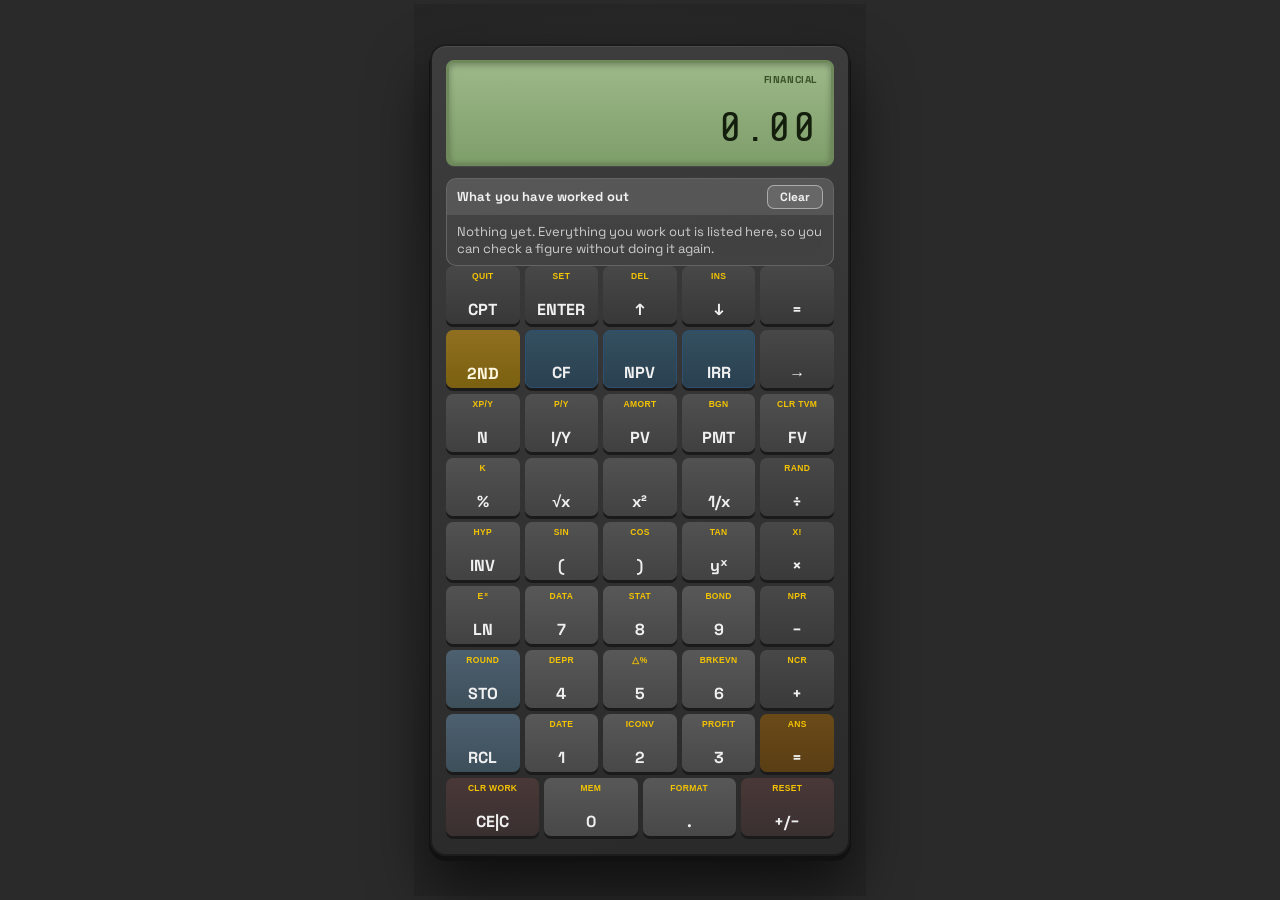
==== commit 4008b4c2: "Add files via upload" ====
--- a/C.html
+++ b/C.html
@@ -4,6 +4,7 @@
 <meta charset="UTF-8" />
 <meta name="viewport" content="width=device-width, initial-scale=1.0, maximum-scale=1.0, user-scalable=no" />
 <title>Financial Calculator</title>
+<link rel="icon" href="data:image/svg+xml,%3Csvg%20xmlns=%27http://www.w3.org/2000/svg%27%20viewBox=%270%200%2032%2032%27%3E%3Crect%20width=%2732%27%20height=%2732%27%20rx=%276%27%20fill=%27%231F3864%27/%3E%3Crect%20x=%276%27%20y=%275%27%20width=%2720%27%20height=%277%27%20rx=%271.5%27%20fill=%27%239DBF8C%27/%3E%3Crect%20x=%276%27%20y=%2714.5%27%20width=%275%27%20height=%274%27%20rx=%271%27%20fill=%27%23ffffff%27/%3E%3Crect%20x=%2713.5%27%20y=%2714.5%27%20width=%275%27%20height=%274%27%20rx=%271%27%20fill=%27%23ffffff%27/%3E%3Crect%20x=%2721%27%20y=%2714.5%27%20width=%275%27%20height=%274%27%20rx=%271%27%20fill=%27%23ffffff%27/%3E%3Crect%20x=%276%27%20y=%2720.0%27%20width=%275%27%20height=%274%27%20rx=%271%27%20fill=%27%23ffffff%27/%3E%3Crect%20x=%2713.5%27%20y=%2720.0%27%20width=%275%27%20height=%274%27%20rx=%271%27%20fill=%27%23ffffff%27/%3E%3Crect%20x=%2721%27%20y=%2720.0%27%20width=%275%27%20height=%274%27%20rx=%271%27%20fill=%27%23ffffff%27/%3E%3Crect%20x=%276%27%20y=%2725.5%27%20width=%275%27%20height=%274%27%20rx=%271%27%20fill=%27%23ffffff%27/%3E%3Crect%20x=%2713.5%27%20y=%2725.5%27%20width=%275%27%20height=%274%27%20rx=%271%27%20fill=%27%23ffffff%27/%3E%3Crect%20x=%2721%27%20y=%2725.5%27%20width=%275%27%20height=%274%27%20rx=%271%27%20fill=%27%23C9A84C%27/%3E%3C/svg%3E">
 
 <!-- Webfont faces, self-hosted. Inlined at build time. -->
 <style data-source="fonts.css">
@@ -930,6 +931,46 @@
   }
 }
 
+/*
+ * Made to fit the space it is given.
+ *
+ * On its own page this device is about 790 pixels tall, which is taller than
+ * the panel it opens in beside an exam question, so half of it was below the
+ * fold and the keys somebody actually needs were reached by scrolling. Rather
+ * than rebuild the keypad at another size, the whole device is scaled to the
+ * height available, which keeps every proportion and every hit target in
+ * relation to each other. The height is what runs out first, so that is what
+ * these are measured against.
+ *
+ * min-height goes back to nothing at the same time: a full viewport height
+ * measured inside a scaled box is taller than the viewport, which would bring
+ * back the scrollbar this is here to remove.
+ */
+/*
+ * The device is centred in whatever it is given, and the page around it is the
+ * same colour as the device, so there is no band of another colour at the edge.
+ */
+html, body { height: 100%; }
+body.fitted {
+  display: flex; align-items: center; justify-content: center;
+  padding: 6px; overflow: hidden; background: #2a2a2a;
+}
+/*
+ * Laid out at its own size, then scaled. Never laid out small.
+ *
+ * Given a narrow frame the device reflowed to fit it - narrower keys, taller
+ * keypad - and then the scaling shrank that already-squashed layout again, so a
+ * small panel produced a tiny calculator sitting in a large empty rectangle. It
+ * is pinned to the width it was drawn for, and scaling is the only thing that
+ * changes its size, so it is the same device at every size and its proportions
+ * never move.
+ */
+body.fitted .calculator {
+  width: 420px; min-height: 0; margin: 0; flex: none;
+  border-radius: 16px; border: 2px solid var(--calc-edge);
+  padding: 14px 14px 18px;
+}
+
 /* ── LCD Display ────────────────────────────────────── */
 .display {
   background: linear-gradient(180deg, #9db889 0%, #7e9e6a 100%);
@@ -954,6 +995,50 @@
   min-height: 14px;
   margin-bottom: 4px;
 }
+
+/*
+ * What you have worked out.
+ *
+ * This was first written in black on black: borders and a background at low
+ * opacity over a dark grey device, which is a smudge rather than a list, and a
+ * Clear button with no edge you could find. Everything here is light on dark,
+ * because that is what the device around it is.
+ */
+.tape {
+  margin: 10px 0 0;
+  border: 1px solid rgba(255,255,255,.18);
+  border-radius: 10px;
+  overflow: hidden;
+  font-size: 13px;
+  background: rgba(255,255,255,.05);
+  color: var(--pri-color);
+}
+.tape-head {
+  display: flex; align-items: center; gap: 8px;
+  padding: 6px 10px;
+  background: rgba(255,255,255,.10);
+  font-weight: 700;
+  letter-spacing: .01em;
+}
+.tape-head button {
+  margin-left: auto;
+  font: inherit; font-size: 12px; font-weight: 700;
+  padding: 3px 12px; border-radius: 7px; cursor: pointer;
+  border: 1px solid rgba(255,255,255,.45);
+  background: rgba(255,255,255,.10); color: var(--pri-color);
+}
+.tape-head button:hover { background: rgba(255,255,255,.22); }
+.tape-list { list-style: none; margin: 0; padding: 0; max-height: 168px; overflow: auto; }
+.tape-list li {
+  display: flex; gap: 10px; align-items: baseline;
+  padding: 5px 10px; border-top: 1px solid rgba(255,255,255,.12);
+}
+.tape-list li .k { opacity: .8; min-width: 42px; }
+.tape-list li .v {
+  margin-left: auto; font-weight: 700;
+  font-variant-numeric: tabular-nums;
+}
+.tape-empty { padding: 8px 10px; opacity: .8; }
 
 .display-expr {
   font-family: 'Share Tech Mono', monospace;
@@ -1144,6 +1229,9 @@
 }
 
 /* CF panel */
+.cf-row--on .cf-row-label { color: #f2c94c; }
+.cf-row--on input { border-color: #f2c94c !important; }
+#cfRate.cf-on { border-color: #f2c94c !important; }
 .cf-top {
   display: grid;
   grid-template-columns: 1fr auto;
@@ -1168,7 +1256,7 @@
 
 .cf-row {
   display: grid;
-  grid-template-columns: 1fr 1fr auto;
+  grid-template-columns: 2.6rem 1fr auto 1.4rem;   /* label, amount, how many, remove: one line each */
   gap: 5px;
   align-items: center;
 }
@@ -2164,6 +2252,18 @@
                     </div>
                     <div class="display-expr" id="displayExpr"></div>
                     <output class="display-screen" id="screen" aria-live="polite">0</output>
+                </div>
+
+                <!-- what has been worked out so far -->
+                <div class="tape" id="tape">
+                  <div class="tape-head">
+                    <span>What you have worked out</span>
+                    <button type="button" id="tapeClear"
+                      title="Empty this list. It does not change anything on the calculator itself.">Clear</button>
+                  </div>
+                  <ul class="tape-list" id="tapeList"></ul>
+                  <p class="tape-empty" id="tapeEmpty">Nothing yet. Everything you work out is
+                  listed here, so you can check a figure without doing it again.</p>
                 </div>
 
                 <!-- ── TVM WORKSHEET PANEL ── -->
@@ -2458,6 +2558,49 @@
 };
 
 const setScreen = (val) => { screenEl.textContent = val; };
+
+/* ── What has been worked out so far ─────────────────
+ * One line per finished calculation: the kind, what went in, and what came
+ * out. Nothing part-way through is listed, because a list of keystrokes is not
+ * something anybody reads. It lives only in this page, so putting the
+ * calculator away keeps it and closing the calculator loses it.
+ */
+const TAPE = [];
+const tapeListEl  = document.getElementById("tapeList");
+const tapeEmptyEl = document.getElementById("tapeEmpty");
+
+const drawTape = () => {
+  if (!tapeListEl) return;
+  tapeEmptyEl.hidden = TAPE.length > 0;
+  tapeListEl.innerHTML = TAPE.map((t) =>
+    '<li><span class="k">' + t.kind + '</span>' +
+    '<span class="w">' + t.what + '</span>' +
+    '<span class="v">' + t.value + '</span></li>').join("");
+  tapeListEl.scrollTop = tapeListEl.scrollHeight;
+};
+
+const noteTape = (kind, what, value) => {
+  const line = {
+    kind: String(kind || ""),
+    what: String(what || "").replace(/[<>&]/g, " ").slice(0, 60),
+    value: String(value)
+  };
+  const last = TAPE[TAPE.length - 1];
+  /* pressing equals twice on the same thing is one result, not two */
+  if (last && last.kind === line.kind && last.what === line.what &&
+      last.value === line.value) return;
+  TAPE.push(line);
+  if (TAPE.length > 60) TAPE.shift();
+  drawTape();
+};
+
+if (document.getElementById("tapeClear")) {
+  document.getElementById("tapeClear").addEventListener("click", () => {
+    TAPE.length = 0;
+    drawTape();
+  });
+}
+drawTape();
 const setExpr   = (val) => { exprEl.textContent = val; };
 const setStatus = (left = "", right = "") => {
   let parts = left.split(" ").filter(p => p !== "");
@@ -2619,6 +2762,7 @@
 };
 
 const safeEval = () => {
+  const before_ = expression;   /* what was entered, before it becomes the answer */
   try {
     let result;
     if (calcMode === "Chn") {
@@ -2628,6 +2772,7 @@
       result = Function('"use strict"; return (' + expression + ")")();
     }
     if (!Number.isFinite(result)) throw new Error("Bad expression");
+    noteTape("=", before_, fmt(result));
     lastResult = result;
     expression = String(result);
     setScreen(fmt(result));
@@ -2808,6 +2953,8 @@
       else if (varName === "PRN") setScreen(fmt(res.prn));
       else if (varName === "INT") setScreen(fmt(res.int));
     }
+  } else if (currentMode === "cf") {
+    cfDraw(sLeftParts);
   } else if (currentMode === "bgn") {
     setStatus(sLeftParts.join(" "), "");
     setExpr("SETTING");
@@ -2891,6 +3038,9 @@
       tvmInputs.iy.value = fmt(result);
     }
 
+    noteTape("TVM", "N " + fmt(n) + "  I/Y " + fmt(getIyFromRate(r)) +
+             "  PV " + fmt(pv) + "  PMT " + fmt(pmt) + "  FV " + fmt(fv) +
+             "  \u2192 " + target.toUpperCase(), fmt(result));
     setScreen(fmt(result));
     setExpr(target.toUpperCase() + " =");
     setStatus("TVM", `CPT ${target.toUpperCase()} ✓`);
@@ -2986,8 +3136,180 @@
 
 document.getElementById("cfClose").addEventListener("click", () => {
   cfPanel.hidden = true;
+  if (currentMode === "cf") { currentMode = "standard"; cfBuf = ""; setExpr(""); setScreen(fmt(currentNum())); }
   setStatus("", "");
+  updateDisplay();
 });
+cfPanel.addEventListener("input", () => { cfNpv = null; cfIrr = null; if (currentMode === "cf" && cfBuf === "") updateDisplay(); });
+
+/* ── CF worksheet from the keys ──────────────────────────
+ * As on a BA II Plus: CF shows CF0, the down arrow walks C01, F01, C02, F02 ...
+ * and a number typed then ENTER is kept. NPV shows I, then NPV, and CPT works
+ * it out; IRR shows IRR and CPT works it out. 2ND DEL and 2ND INS take a cash
+ * flow out or put a blank one in, 2ND CLR WORK empties the worksheet, and
+ * 2ND QUIT leaves it. The panel below is the same list, so what the keys do is
+ * seen there too, with the line being worked on marked.
+ */
+let cfSub   = "cf";   // "cf" | "npv" | "irr"
+let cfPos   = 0;      // cf: 0 = CF0, 2k-1 = C0k, 2k = F0k.  npv: 0 = I, 1 = NPV
+let cfBuf   = "";     // what has been typed and not yet entered
+let cfNpv   = null;   // the last NPV worked out, shown at NPV
+let cfIrr   = null;   // the last IRR worked out
+
+const cfTwo = (k) => (k < 10 ? "0" + k : String(k));
+const cfRateVal = () => {
+  const v = parseFloat(String(document.getElementById("cfRate").value || "").replace(/,/g, ""));
+  return Number.isFinite(v) ? v : 0;
+};
+const cfWhere = () => {
+  if (cfSub === "npv") return cfPos === 0 ? { name: "I", val: cfRateVal() } : { name: "NPV", val: cfNpv };
+  if (cfSub === "irr") return { name: "IRR", val: cfIrr };
+  if (cfPos === 0) return { name: "CF0", val: cfEntries[0].cf || 0, row: 0 };
+  const k = Math.ceil(cfPos / 2);
+  const e = cfEntries[k] || { cf: 0, freq: 1 };
+  return cfPos % 2 ? { name: "C" + cfTwo(k), val: e.cf || 0, row: k }
+                   : { name: "F" + cfTwo(k), val: e.freq || 1, row: k };
+};
+
+function cfDraw(parts) {
+  const w = cfWhere();
+  setStatus(((parts || []).join(" ") + " " + (cfSub === "cf" ? "CF" : cfSub.toUpperCase())).trim(),
+            cfSub === "cf" ? (cfEntries.length - 1) + (cfEntries.length === 2 ? " flow" : " flows") : "");
+  setExpr(w.name + " =");
+  if (cfBuf !== "") setScreen(cfBuf);
+  else if (w.val === null || w.val === undefined) setScreen(fmt(0));
+  else setScreen(fmt(w.val));
+  document.querySelectorAll("#cfList .cf-row").forEach((r, i) => {
+    r.classList.toggle("cf-row--on", cfSub === "cf" && i === w.row);
+  });
+  const rate = document.getElementById("cfRate");
+  if (rate) rate.classList.toggle("cf-on", cfSub === "npv" && cfPos === 0);
+}
+
+const cfEnter = (sub) => {
+  currentMode = "cf";
+  cfSub = sub; cfPos = 0; cfBuf = "";
+  tvmPanel.hidden = true;
+  regOverlay.hidden = true;
+  cfPanel.hidden = false;
+  renderCFList();
+  updateDisplay();
+};
+
+const cfStore = () => {
+  if (cfBuf === "") return;
+  const v = parseFloat(cfBuf);
+  cfBuf = "";
+  if (!Number.isFinite(v)) return;
+  if (cfSub === "npv") {
+    if (cfPos === 0) { document.getElementById("cfRate").value = String(v); cfNpv = null; }
+    return;
+  }
+  if (cfSub !== "cf") return;
+  if (cfPos === 0) { cfEntries[0].cf = v; }
+  else {
+    const k = Math.ceil(cfPos / 2);
+    while (cfEntries.length <= k) cfEntries.push({ cf: 0, freq: 1 });
+    if (cfPos % 2) cfEntries[k].cf = v;
+    else cfEntries[k].freq = Math.max(1, Math.min(9999, Math.round(v)));
+  }
+  cfNpv = null; cfIrr = null;
+  renderCFList();
+};
+
+const cfMove = (step) => {
+  cfBuf = "";
+  if (cfSub === "npv") { cfPos = (cfPos + 2 + step) % 2; return; }
+  if (cfSub !== "cf") return;
+  /* one past the last flow is a fresh C, as on the calculator */
+  const last = 2 * (cfEntries.length - 1) + 1;
+  cfPos = Math.max(0, Math.min(last, cfPos + step));
+};
+
+const cfCompute = () => {
+  if (cfSub === "npv" && cfPos === 1) {
+    const r = cfRateVal() / 100;
+    cfNpv = calcNPV(r, cfEntries);
+    noteTape("NPV", "at " + cfRateVal() + "%, " + cfEntries.length + " cash flows", fmt(cfNpv));
+    lastResult = cfNpv; expression = String(cfNpv);
+    return true;
+  }
+  if (cfSub === "irr") {
+    const irr = bisect((r) => calcNPV(r, cfEntries), -0.9999, 10);
+    if (irr === null || !Number.isFinite(irr)) { showError("No IRR found: check the signs of the cash flows"); return false; }
+    cfIrr = irr * 100;
+    noteTape("IRR", cfEntries.length + " cash flows", fmt(cfIrr));
+    lastResult = cfIrr; expression = String(cfIrr);
+    return true;
+  }
+  return false;
+};
+
+/* every key while the worksheet is open; false means "not mine, carry on" */
+const cfKey = (val, action) => {
+  if (action === "2nd") { toggle2nd(); return true; }
+  if (val !== undefined && /^[0-9.]$/.test(val)) {
+    consume2nd();
+    if (cfSub === "irr" || (cfSub === "npv" && cfPos === 1)) return true;
+    if (val === "." && cfBuf.indexOf(".") >= 0) return true;
+    cfBuf = (cfBuf === "" && val === ".") ? "0." : cfBuf + val;
+    updateDisplay();
+    return true;
+  }
+  if (action === "plusMinus") {
+    if (consume2nd()) return false;                 // RESET: the calculator's own
+    if (cfBuf !== "") cfBuf = cfBuf.charAt(0) === "-" ? cfBuf.slice(1) : "-" + cfBuf;
+    else {
+      const w = cfWhere();
+      if (w.name.charAt(0) !== "F" && w.name !== "NPV" && w.name !== "IRR") cfBuf = String(-(w.val || 0));
+    }
+    updateDisplay();
+    return true;
+  }
+  if (action === "enter" || action === "equals" || action === "assign") {
+    consume2nd(); cfStore(); updateDisplay(); return true;
+  }
+  if (action === "arrowUp" || action === "arrowDn") {
+    const second = consume2nd();
+    if (second && cfSub === "cf" && cfPos > 0) {
+      const k = Math.ceil(cfPos / 2);
+      if (action === "arrowUp" && k < cfEntries.length) cfEntries.splice(k, 1);          // DEL
+      if (action === "arrowDn") cfEntries.splice(Math.min(k, cfEntries.length), 0, { cf: 0, freq: 1 }); // INS
+      cfPos = 2 * k - 1; cfBuf = ""; cfNpv = null; cfIrr = null;
+      cfMove(0);
+      renderCFList();
+    } else {
+      cfMove(action === "arrowUp" ? -1 : 1);
+    }
+    updateDisplay();
+    return true;
+  }
+  if (action === "backspace") {
+    consume2nd();
+    if (cfBuf !== "") cfBuf = cfBuf.slice(0, -1);
+    updateDisplay();
+    return true;
+  }
+  if (action === "clearAll") {
+    if (consume2nd()) {                              // CLR WORK
+      if (cfSub === "npv") document.getElementById("cfRate").value = "";
+      else { cfEntries = [{ cf: 0, freq: 1 }]; cfPos = 0; }
+      cfNpv = null; cfIrr = null; cfBuf = "";
+      renderCFList();
+    } else cfBuf = "";
+    updateDisplay();
+    return true;
+  }
+  if (action === "cpt") {
+    if (is2nd) return false;                         // QUIT: the calculator's own
+    if (cfCompute()) updateDisplay();
+    return true;
+  }
+  if (action === "cf")  { consume2nd(); cfEnter("cf");  return true; }
+  if (action === "npv") { consume2nd(); cfEnter("npv"); return true; }
+  if (action === "irr") { consume2nd(); cfEnter("irr"); return true; }
+  return false;
+};
 
 /* ── NPV calculation ─────────────────────────────────── */
 const calcNPV = (rate, entries) => {
@@ -3010,6 +3332,7 @@
   if (!Number.isFinite(rate)) { showError("Invalid I/Y"); return; }
   try {
     const npv = calcNPV(rate, cfEntries);
+    noteTape("NPV", "at " + rateRaw + "%, " + cfEntries.length + " cash flows", fmt(npv));
     lastResult = npv;
     expression = String(npv);
     setScreen(fmt(npv));
@@ -3078,6 +3401,15 @@
 
   const val    = btn.dataset.value;
   const action = btn.dataset.action;
+
+  // The cash flow worksheet takes its keys first; anything it does not use
+  // leaves it and is done as usual
+  if (currentMode === "cf") {
+    if (cfKey(val, action)) return;
+    currentMode = "standard";
+    cfBuf = "";
+    setExpr("");
+  }
 
   // Intercept keys when in BGN mode
   if (currentMode === "bgn") {
@@ -3431,22 +3763,20 @@
   // ── CF Worksheet ─────────────────────────────────
   if (action === "cf") {
     consume2nd();
-    openCF();
+    cfEnter("cf");
     return;
   }
 
-  // ── NPV/IRR quick CPT ───────────────────────────
+  // ── NPV / IRR worksheets ────────────────────────
   if (action === "npv") {
     consume2nd();
-    openCF();
-    document.getElementById("cfRate").focus();
+    cfEnter("npv");
     return;
   }
 
   if (action === "irr") {
     consume2nd();
-    openCF();
-    document.getElementById("btnCptIRR").click();
+    cfEnter("irr");
     return;
   }
 
@@ -3689,8 +4019,17 @@
 window.addEventListener("keydown", (e) => {
   if (e.target.tagName === "INPUT") return; // don't intercept worksheet inputs
 
+  // The cash flow worksheet from the keyboard: the same as its keys
+  if (currentMode === "cf") {
+    const map = { Enter: ["enter"], "=": ["equals"], ArrowUp: ["arrowUp"], ArrowDown: ["arrowDn"],
+                  Backspace: ["backspace"], Escape: ["clearAll"] };
+    if (/^[0-9.]$/.test(e.key)) { e.preventDefault(); cfKey(e.key, undefined); return; }
+    if (e.key === "-" && cfBuf === "") { e.preventDefault(); cfKey(undefined, "plusMinus"); return; }
+    if (map[e.key]) { e.preventDefault(); cfKey(undefined, map[e.key][0]); return; }
+  }
+
   // Intercept for BGN, AMORT, and P/Y worksheet modes
-  if (currentMode !== "standard") {
+  if (currentMode !== "standard" && currentMode !== "cf") {
     if (currentMode === "bgn") {
       if (e.key === "Enter" || e.key === "=") {
         e.preventDefault();
@@ -4543,5 +4882,110 @@
 })();
 
 </script>
+<script>
+/*
+ * Made to fit the space it is given.
+ *
+ * On its own page this device is about 790 pixels tall, which is taller than
+ * the panel it opens in beside an exam question, so half of it was below the
+ * fold and the keys somebody needs were reached by scrolling. Stepped sizes in
+ * a stylesheet got it on screen and left a band of empty colour wherever the
+ * step undershot, which looked like a mistake because it was one.
+ *
+ * So it is measured instead. The device is read at its own size once, and then
+ * scaled by exactly what it takes to fit the height and the width it has been
+ * given - never larger than its own size, because blown up it is just blurred.
+ * Anything that changes the space, including the window itself, measures again.
+ */
+(function () {
+  var el = document.querySelector('.calculator');
+  if (!el) return;
+  document.body.className = (document.body.className + ' fitted').trim();
+  var natW = 0, natH = 0;
+
+  /*
+   * Its own size, read with the scaling off.
+   *
+   * Taken from the content rather than from the box it is sitting in: the page
+   * centres it in whatever space there is, and a box smaller than the device
+   * reports the box. scrollHeight reports the device. Measured on every fit
+   * rather than once, because it costs one reflow and a cached number that has
+   * gone stale scales everything by the wrong amount with nothing to show why.
+   */
+  /*
+   * The device and whatever worksheet hangs off it, measured as one.
+   *
+   * An open worksheet (CF, TVM, the registers) sits outside the device's own
+   * box, below it or beside it, so measuring the device alone fitted the keys
+   * and left the worksheet half off the frame. Its overhang is now added to
+   * the size, and given to the device as a margin so the page centres the two
+   * together; every row the worksheet grows by is measured the same way.
+   */
+  function measure() {
+    el.style.zoom = '1';
+    el.style.marginBottom = '';
+    el.style.marginLeft = '';
+    var r = el.getBoundingClientRect();
+    var top = r.top, bottom = r.bottom, left = r.left, right = r.right;
+    var dock = el.querySelector('.panel-dock');
+    if (dock) {
+      Array.prototype.forEach.call(dock.children, function (c) {
+        if (c.hidden) return;
+        var q = c.getBoundingClientRect();
+        if (!q.width || !q.height) return;
+        top = Math.min(top, q.top); bottom = Math.max(bottom, q.bottom);
+        left = Math.min(left, q.left); right = Math.max(right, q.right);
+      });
+    }
+    var under = Math.max(0, bottom - r.bottom), beside = Math.max(0, r.left - left);
+    if (under) el.style.marginBottom = under + 'px';
+    if (beside) el.style.marginLeft = beside + 'px';
+    natW = Math.max(right - left, el.scrollWidth) || 420;
+    natH = Math.max(bottom - top, el.offsetHeight) || 790;
+  }
+
+  function fit() {
+    measure();
+    if (!natW || !natH) return;
+    /* rounded down, and a couple of pixels short of the edge: rounding up by a
+       thousandth is enough to put the device one pixel over and bring back the
+       scrollbar this is here to remove */
+    var z = Math.min(1, (window.innerWidth - 16) / natW, (window.innerHeight - 16) / natH);
+    if (!(z > 0)) return;
+    el.style.zoom = String(Math.max(0.25, Math.floor(z * 1000) / 1000));
+  }
+
+  /*
+   * Fitted again a moment after the last change, as well as on it.
+   *
+   * While somebody is dragging the corner of the panel the frame is resized
+   * many times a second and the last of those can land after the final layout,
+   * which left the device scaled for a size the frame no longer was. A trailing
+   * pass settles it, and a ResizeObserver catches the changes that a window
+   * resize event does not report at all.
+   */
+  var again = null;
+  function later() { clearTimeout(again); again = setTimeout(fit, 60); }
+
+  fit();
+  window.addEventListener('resize', function () { fit(); later(); });
+  try {
+    if (window.ResizeObserver) new ResizeObserver(later).observe(document.documentElement);
+  } catch (e) {}
+  /* a worksheet opening or closing, or a cash flow added or taken out */
+  try {
+    var dockEl = el.querySelector('.panel-dock');
+    if (dockEl && window.MutationObserver) {
+      new MutationObserver(later).observe(dockEl,
+        {attributes: true, attributeFilter: ['hidden'], childList: true, subtree: true});
+    }
+  } catch (e) {}
+  /* the fonts land after the first paint and change what its own size is */
+  window.addEventListener('load', function () { measure(); fit(); });
+  if (document.fonts && document.fonts.ready) {
+    document.fonts.ready.then(function () { measure(); fit(); });
+  }
+})();
+</script>
 </body>
 </html>
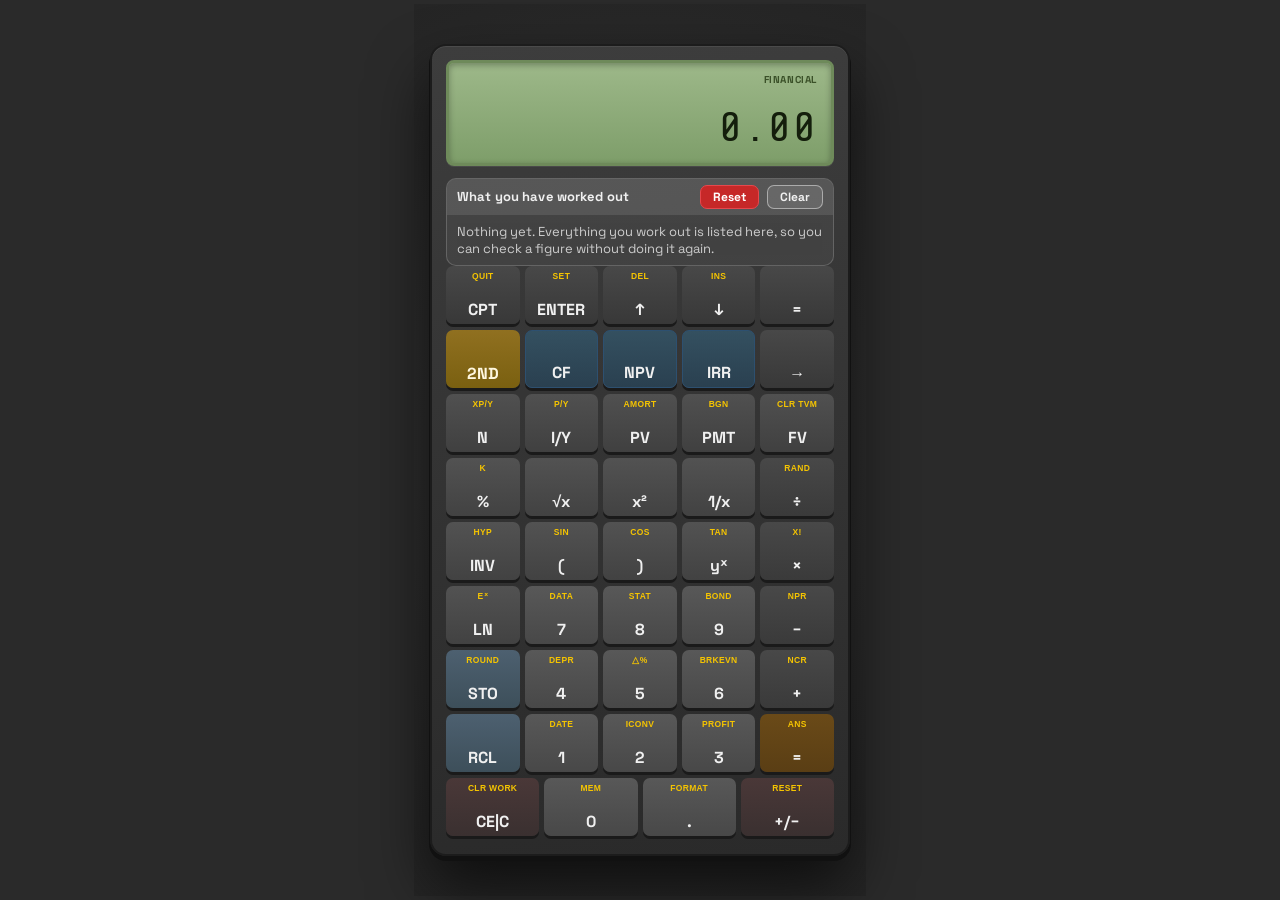
==== commit b7d6cfc5: "Add files via upload" ====
--- a/C.html
+++ b/C.html
@@ -1028,6 +1028,9 @@
   background: rgba(255,255,255,.10); color: var(--pri-color);
 }
 .tape-head button:hover { background: rgba(255,255,255,.22); }
+.tape-head #tapeReset { margin-left: auto; border-color: #e5484d; background: #c62828; color: #fff; }
+.tape-head #tapeReset:hover { background: #e53935; }
+.tape-head #tapeClear { margin-left: 0; }
 .tape-list { list-style: none; margin: 0; padding: 0; max-height: 168px; overflow: auto; }
 .tape-list li {
   display: flex; gap: 10px; align-items: baseline;
@@ -2258,6 +2261,8 @@
                 <div class="tape" id="tape">
                   <div class="tape-head">
                     <span>What you have worked out</span>
+                    <button type="button" id="tapeReset"
+                      title="Reset the whole calculator, as 2ND RESET does: every value, every worksheet and this list.">Reset</button>
                     <button type="button" id="tapeClear"
                       title="Empty this list. It does not change anything on the calculator itself.">Clear</button>
                   </div>
@@ -3382,7 +3387,9 @@
   } catch { return parseFloat(expression) || 0; }
 };
 
-const applyMath = (fn) => {
+/* `label` names the step on the list of what has been worked out, from the
+   number it was done to: (x) => "√" + x gives "√16". */
+const applyMath = (fn, label) => {
   try {
     const x = currentNum();
     const result = fn(x);
@@ -3391,8 +3398,42 @@
     expression = String(result);
     setScreen(fmt(result));
     setExpr("");
+    if (label) noteTape(label.kind, label.what(fmt(x)), fmt(result));
   } catch (e) { showError(e.message || "Math error"); }
 };
+
+/* ── RESET ──────────────────────────────────────────────
+ * As on a BA II Plus: 2ND +/- shows RST ?, ENTER resets, any other key leaves
+ * it alone. Everything goes back to how the calculator starts: the display,
+ * the memories, the TVM and cash flow worksheets (I/Y included), P/Y and C/Y,
+ * BGN, the format settings, and the list of what has been worked out. The red
+ * Reset button beside that list does the same in one press.
+ */
+let rstPending = false;
+const resetAll = () => {
+  rstPending = false;
+  MEM.fill(0);
+  expression = "0"; lastResult = 0; pendingOp = null; isCpt = false; isBgn = false;
+  is2nd = false; btn2nd.classList.remove("active");
+  currentMode = "standard";
+  amortP1 = 1; amortP2 = 1; amortActiveIndex = 0; amortInputBuffer = "";
+  pyVal = 1; cyVal = 1; pyActiveIndex = 0; pyInputBuffer = "";
+  decVal = 2; formatInputBuffer = ""; formatActiveIndex = 0;
+  calcMode = "Chn"; angleMode = "DEG"; dateMode = "US";
+  ["n", "iy", "pv", "pmt", "fv"].forEach((k) => { if (tvmInputs[k]) tvmInputs[k].value = ""; });
+  if (tvmInputs.py) tvmInputs.py.value = fmt(1);
+  if (tvmInputs.cy) tvmInputs.cy.value = fmt(1);
+  cfEntries = [{ cf: 0, freq: 1 }]; cfSub = "cf"; cfPos = 0; cfBuf = ""; cfNpv = null; cfIrr = null;
+  const rate = document.getElementById("cfRate"); if (rate) rate.value = "";
+  renderCFList();
+  tvmPanel.hidden = true; cfPanel.hidden = true; regOverlay.hidden = true;
+  TAPE.length = 0; drawTape();
+  setScreen(fmt(0)); setExpr(""); setStatus("", "RESET");
+  updateDisplay();
+};
+if (document.getElementById("tapeReset")) {
+  document.getElementById("tapeReset").addEventListener("click", resetAll);
+}
 
 /* ── Keypad click handler ────────────────────────────── */
 document.getElementById("keypad").addEventListener("click", (e) => {
@@ -3401,6 +3442,22 @@
 
   const val    = btn.dataset.value;
   const action = btn.dataset.action;
+
+  if (rstPending) {
+    rstPending = false;
+    if (action === "enter" || action === "equals") { resetAll(); return; }
+    setStatus("", ""); setExpr(""); setScreen(fmt(currentNum())); updateDisplay();   // anything else: left as it was
+    return;
+  }
+  // 2ND +/- is RESET in every worksheet, so it is caught before any of them
+  if (action === "plusMinus" && is2nd) {
+    consume2nd();
+    rstPending = true;
+    setScreen("RST ?");
+    setExpr("ENTER resets everything. Any other key leaves it.");
+    setStatus("", "RESET");
+    return;
+  }
 
   // The cash flow worksheet takes its keys first; anything it does not use
   // leaves it and is done as usual
@@ -3947,7 +4004,7 @@
   // ── Math functions ───────────────────────────────
   if (action === "percent") {
     consume2nd();
-    applyMath((x) => x / 100);
+    applyMath((x) => x / 100, { kind: "%", what: (x) => x + " %" });
     setExpr("÷ 100");
     return;
   }
@@ -3957,14 +4014,14 @@
     applyMath((x) => {
       if (x < 0) throw new Error("√ of negative");
       return Math.sqrt(x);
-    });
+    }, { kind: "√x", what: (x) => "√" + x });
     setExpr("√x");
     return;
   }
 
   if (action === "square") {
     consume2nd();
-    applyMath((x) => x * x);
+    applyMath((x) => x * x, { kind: "x²", what: (x) => x + "²" });
     setExpr("x²");
     return;
   }
@@ -3974,7 +4031,7 @@
     applyMath((x) => {
       if (x === 0) throw new Error("Divide by 0");
       return 1 / x;
-    });
+    }, { kind: "1/x", what: (x) => "1 / " + x });
     setExpr("1/x");
     return;
   }
@@ -3982,13 +4039,13 @@
   if (action === "ln") {
     if (consume2nd()) {
       // eˣ
-      applyMath((x) => Math.exp(x));
+      applyMath((x) => Math.exp(x), { kind: "eˣ", what: (x) => "e^" + x });
       setExpr("eˣ");
     } else {
       applyMath((x) => {
         if (x <= 0) throw new Error("LN domain error");
         return Math.log(x);
-      });
+      }, { kind: "LN", what: (x) => "LN " + x });
       setExpr("LN");
     }
     return;
@@ -3996,7 +4053,7 @@
 
   if (action === "inv") {
     consume2nd();
-    applyMath((x) => 1 / x);
+    applyMath((x) => 1 / x, { kind: "1/x", what: (x) => "1 / " + x });
     setExpr("INV");
     return;
   }
@@ -4018,6 +4075,14 @@
 /* ── Keyboard support ────────────────────────────────── */
 window.addEventListener("keydown", (e) => {
   if (e.target.tagName === "INPUT") return; // don't intercept worksheet inputs
+
+  // RST ? on the screen: Enter resets, anything else leaves it
+  if (rstPending && !["Shift", "Control", "Alt", "Meta"].includes(e.key)) {
+    e.preventDefault();
+    if (e.key === "Enter" || e.key === "=") { resetAll(); return; }
+    rstPending = false; setStatus("", ""); setExpr(""); setScreen(fmt(currentNum())); updateDisplay();
+    return;
+  }
 
   // The cash flow worksheet from the keyboard: the same as its keys
   if (currentMode === "cf") {
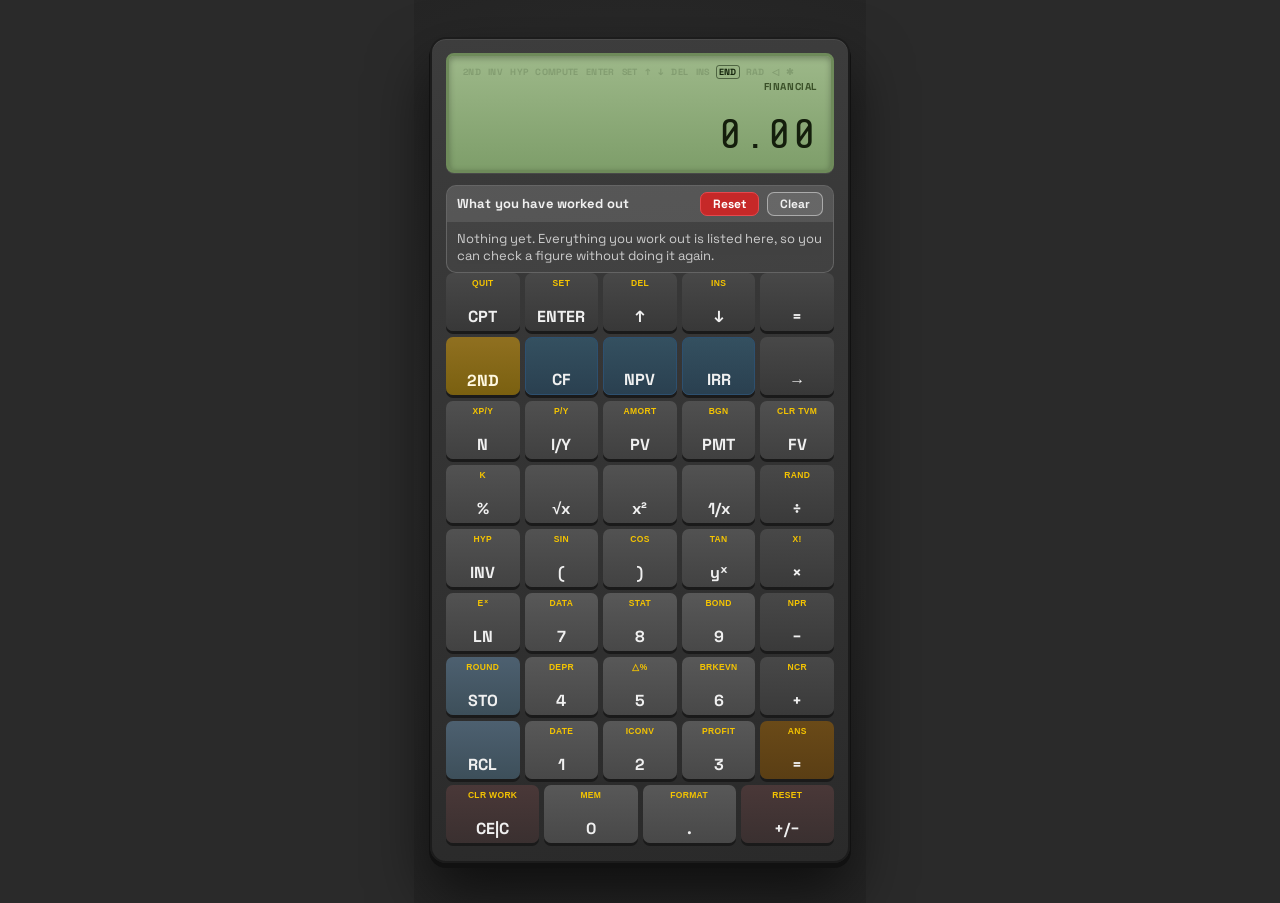
==== commit 5a98bdee: "Add files via upload" ====
--- a/C.html
+++ b/C.html
@@ -984,6 +984,15 @@
   position: relative;
 }
 
+.lcd-ind {
+  display: flex; flex-wrap: wrap; gap: 2px 7px;
+  font-size: 9px; font-weight: 700; letter-spacing: .04em;
+  min-height: 12px; margin-bottom: 2px; user-select: none;
+}
+.lcd-ind span { color: rgba(19, 35, 11, .16); cursor: default; }
+.lcd-ind span.on { color: #13230b; }
+.lcd-ind span.bgn.on { outline: 1px solid rgba(19, 35, 11, .55); border-radius: 2px; padding: 0 2px; }
+
 .display-status {
   display: flex;
   justify-content: space-between;
@@ -2249,6 +2258,7 @@
 
                 <!-- ── LCD DISPLAY ── -->
                 <div class="display" id="display">
+                    <div class="lcd-ind" id="lcdInd"></div>
                     <div class="display-status">
                         <span id="statusLeft"></span>
                         <span id="statusRight"></span>
@@ -2571,6 +2581,8 @@
  * calculator away keeps it and closing the calculator loses it.
  */
 const TAPE = [];
+/* the LCD's entered and computed marks, set by the keys and the worksheets */
+let indEntered = false, indComputed = false;
 const tapeListEl  = document.getElementById("tapeList");
 const tapeEmptyEl = document.getElementById("tapeEmpty");
 
@@ -2590,6 +2602,7 @@
     what: String(what || "").replace(/[<>&]/g, " ").slice(0, 60),
     value: String(value)
   };
+  if (["TVM", "NPV", "IRR", "ICONV"].indexOf(line.kind) >= 0) { indComputed = true; indEntered = false; }
   const last = TAPE[TAPE.length - 1];
   /* pressing equals twice on the same thing is one result, not two */
   if (last && last.kind === line.kind && last.what === line.what &&
@@ -2608,16 +2621,10 @@
 drawTape();
 const setExpr   = (val) => { exprEl.textContent = val; };
 const setStatus = (left = "", right = "") => {
-  let parts = left.split(" ").filter(p => p !== "");
-  if (isBgn && !parts.includes("BGN")) {
-    parts.unshift("BGN");
-  }
+  /* 2ND and BGN are shown on the indicator row above, so not here as well */
+  let parts = left.split(" ").filter(p => p !== "" && p !== "2ND" && p !== "BGN");
   if (calcMode === "AOS" && !parts.includes("AOS")) {
     parts.unshift("AOS");
-  }
-  if (is2nd && !parts.includes("2ND")) {
-    // Keep 2ND at the very front
-    parts.unshift("2ND");
   }
   statusLeft.textContent  = parts.join(" ");
   statusRight.textContent = right;
@@ -2932,9 +2939,7 @@
 };
 
 const updateDisplay = () => {
-  let sLeftParts = [];
-  if (is2nd) sLeftParts.push("2ND");
-  if (isBgn) sLeftParts.push("BGN");
+  let sLeftParts = [];               /* 2ND and BGN are on the indicator row above */
   if (calcMode === "AOS") sLeftParts.push("AOS");
 
   // Keep worksheet P/Y and C/Y inputs in sync
@@ -2964,6 +2969,8 @@
     setStatus(sLeftParts.join(" "), "");
     setExpr("SETTING");
     setScreen(isBgn ? "BGN" : "END");
+  } else if (currentMode === "iconv") {
+    iconvDraw();
   } else if (currentMode === "py") {
     setStatus(sLeftParts.join(" "), "");
     const varName = pyActiveIndex === 0 ? "P/Y" : "C/Y";
@@ -3409,6 +3416,91 @@
  * BGN, the format settings, and the list of what has been worked out. The red
  * Reset button beside that list does the same in one press.
  */
+/* ── ICONV: the interest conversion worksheet (2ND then 2) ──
+ * As on a BA II Plus: NOM, EFF and C/Y, scrolled with the arrows. Type a value
+ * and press ENTER to keep it; on NOM or EFF, CPT works it out from the other
+ * two. 2ND CLR WORK empties NOM and EFF and leaves C/Y; 2ND QUIT leaves.
+ * Its C/Y is its own, separate from the TVM one, as on the real calculator.
+ */
+let iconvNom = 0, iconvEff = 0, iconvCy = 1, iconvPos = 0, iconvBuf = "";
+const ICONV_NAMES = ["NOM", "EFF", "C/Y"];
+const iconvVal = (i) => [iconvNom, iconvEff, iconvCy][i];
+const iconvDraw = () => {
+  setStatus("ICONV", "");
+  setExpr(ICONV_NAMES[iconvPos] + " =");
+  setScreen(iconvBuf !== "" ? iconvBuf : fmt(iconvVal(iconvPos)));
+};
+const iconvOpen = () => {
+  currentMode = "iconv"; iconvPos = 0; iconvBuf = "";
+  cfPanel.hidden = true;
+  updateDisplay();
+};
+const iconvLeave = () => {
+  currentMode = "standard"; iconvBuf = "";
+  setScreen(fmt(currentNum())); setExpr("");
+  updateDisplay();
+};
+const iconvKey = (val, action) => {
+  if (action === "2nd") { toggle2nd(); return true; }
+  if (val !== undefined && /^[0-9.]$/.test(val)) {
+    consume2nd();
+    if (val === "." && iconvBuf.indexOf(".") >= 0) return true;
+    iconvBuf = (iconvBuf === "" && val === ".") ? "0." : iconvBuf + val;
+    updateDisplay(); return true;
+  }
+  if (action === "plusMinus") {
+    consume2nd();
+    if (iconvBuf !== "") iconvBuf = iconvBuf.charAt(0) === "-" ? iconvBuf.slice(1) : "-" + iconvBuf;
+    else if (iconvPos < 2) iconvBuf = String(-iconvVal(iconvPos));
+    updateDisplay(); return true;
+  }
+  if (action === "backspace") {
+    consume2nd();
+    if (iconvBuf !== "") iconvBuf = iconvBuf.slice(0, -1);
+    updateDisplay(); return true;
+  }
+  if (action === "enter" || action === "assign" || action === "equals") {
+    consume2nd();
+    if (iconvBuf !== "") {
+      const v = parseFloat(iconvBuf.replace(/,/g, ""));
+      if (Number.isFinite(v)) {
+        if (iconvPos === 0) iconvNom = v;
+        else if (iconvPos === 1) iconvEff = v;
+        else if (v > 0) iconvCy = v;
+        else { iconvBuf = ""; showError("C/Y must be above 0"); return true; }
+      }
+      iconvBuf = "";
+    }
+    updateDisplay(); return true;
+  }
+  if (action === "arrowUp" || action === "arrowDn") {
+    consume2nd();
+    iconvPos = (iconvPos + (action === "arrowDn" ? 1 : 2)) % 3;
+    iconvBuf = "";
+    updateDisplay(); return true;
+  }
+  if (action === "clearAll") {
+    if (consume2nd()) { iconvNom = 0; iconvEff = 0; }       // CLR WORK keeps C/Y
+    iconvBuf = "";
+    updateDisplay(); return true;
+  }
+  if (action === "cpt") {
+    if (consume2nd()) { iconvLeave(); return true; }         // QUIT
+    if (iconvPos === 2) return true;                         // C/Y is entered, not worked out
+    const m = iconvCy;
+    if (iconvPos === 1) {
+      iconvEff = 100 * (Math.pow(1 + iconvNom / (100 * m), m) - 1);
+      noteTape("ICONV", "NOM " + fmt(iconvNom) + "%, C/Y " + fmt(m) + " to EFF", fmt(iconvEff) + "%");
+    } else {
+      iconvNom = 100 * m * (Math.pow(1 + iconvEff / 100, 1 / m) - 1);
+      noteTape("ICONV", "EFF " + fmt(iconvEff) + "%, C/Y " + fmt(m) + " to NOM", fmt(iconvNom) + "%");
+    }
+    iconvBuf = "";
+    updateDisplay(); return true;
+  }
+  return false;                                              // anything else leaves the worksheet
+};
+
 let rstPending = false;
 const resetAll = () => {
   rstPending = false;
@@ -3418,6 +3510,7 @@
   currentMode = "standard";
   amortP1 = 1; amortP2 = 1; amortActiveIndex = 0; amortInputBuffer = "";
   pyVal = 1; cyVal = 1; pyActiveIndex = 0; pyInputBuffer = "";
+  iconvNom = 0; iconvEff = 0; iconvCy = 1; iconvPos = 0; iconvBuf = "";
   decVal = 2; formatInputBuffer = ""; formatActiveIndex = 0;
   calcMode = "Chn"; angleMode = "DEG"; dateMode = "US";
   ["n", "iy", "pv", "pmt", "fv"].forEach((k) => { if (tvmInputs[k]) tvmInputs[k].value = ""; });
@@ -3457,6 +3550,14 @@
     setExpr("ENTER resets everything. Any other key leaves it.");
     setStatus("", "RESET");
     return;
+  }
+
+  // 2ND then 2 is ICONV, from anywhere
+  if (is2nd && val === "2") { consume2nd(); iconvOpen(); return; }
+  // ICONV takes its keys first; anything else leaves it and is done as usual
+  if (currentMode === "iconv") {
+    if (iconvKey(val, action)) return;
+    iconvLeave();
   }
 
   // The cash flow worksheet takes its keys first; anything it does not use
@@ -4084,6 +4185,15 @@
     return;
   }
 
+  // ICONV from the keyboard: the same as its keys
+  if (currentMode === "iconv") {
+    const imap = { Enter: "enter", "=": "equals", ArrowUp: "arrowUp", ArrowDown: "arrowDn",
+                   Backspace: "backspace", Escape: "clearAll" };
+    if (/^[0-9.]$/.test(e.key)) { e.preventDefault(); iconvKey(e.key, undefined); return; }
+    if (e.key === "-" && iconvBuf === "") { e.preventDefault(); iconvKey(undefined, "plusMinus"); return; }
+    if (imap[e.key]) { e.preventDefault(); iconvKey(undefined, imap[e.key]); return; }
+  }
+
   // The cash flow worksheet from the keyboard: the same as its keys
   if (currentMode === "cf") {
     const map = { Enter: ["enter"], "=": ["equals"], ArrowUp: ["arrowUp"], ArrowDown: ["arrowDn"],
@@ -4357,6 +4467,78 @@
   }
 });
 
+/* ── The indicators along the top of the LCD ─────────────
+ * As on a BA II Plus: each one is lit while it applies. 2ND after 2ND is
+ * pressed; COMPUTE on a value CPT works out; ENTER where a typed value is kept
+ * with ENTER; SET on a setting 2ND SET changes; the arrows in a worksheet; DEL
+ * and INS on a cash flow; END or BGN for TVM payments; RAD for radians; the
+ * entered mark after a value is kept, and the computed mark after one is
+ * worked out. INV and HYP stay dark: this calculator has no inverse or
+ * hyperbolic mode.
+ */
+const IND_KEYS = [
+  ["2ND", "Second function: the next key does what is written above it"],
+  ["INV", "Inverse functions (not used on this calculator)"],
+  ["HYP", "Hyperbolic functions (not used on this calculator)"],
+  ["COMPUTE", "Press CPT to work out the value shown"],
+  ["ENTER", "Press ENTER to keep the value you typed"],
+  ["SET", "Press 2ND SET to change this setting"],
+  ["\u2191", "Press the up arrow for the previous item"],
+  ["\u2193", "Press the down arrow for the next item"],
+  ["DEL", "Press 2ND DEL to delete this cash flow"],
+  ["INS", "Press 2ND INS to insert a cash flow here"],
+  ["END", "TVM payments at the end of each period (BGN: at the beginning)"],
+  ["RAD", "Angles in radians"],
+  ["\u25c1", "The value shown was entered"],
+  ["\u2731", "The value shown was computed"]
+];
+const indEl = document.getElementById("lcdInd");
+let indLast = "";
+const renderInd = () => {
+  if (!indEl) return;
+  const ws = ["cf", "py", "amort", "format", "bgn", "iconv"].indexOf(currentMode) >= 0;
+  const cfRows = currentMode === "cf" && cfSub === "cf";
+  const on = {
+    "2ND": is2nd,
+    "COMPUTE": isCpt || (currentMode === "cf" && (cfSub === "irr" || (cfSub === "npv" && cfPos === 1))) ||
+               (currentMode === "amort" && amortActiveIndex >= 2) || (currentMode === "iconv" && iconvPos < 2),
+    "ENTER": currentMode === "iconv" || cfRows || (currentMode === "cf" && cfSub === "npv" && cfPos === 0) || currentMode === "py" ||
+             (currentMode === "amort" && amortActiveIndex < 2) || (currentMode === "format" && formatActiveIndex === 0),
+    "SET": currentMode === "bgn" || (currentMode === "format" && formatActiveIndex > 0),
+    "\u2191": ws && currentMode !== "bgn" && !(cfRows && cfPos === 0),
+    "\u2193": ws && currentMode !== "bgn",
+    "DEL": cfRows, "INS": cfRows,
+    "END": true,
+    "RAD": angleMode === "RAD",
+    "\u25c1": indEntered,
+    "\u2731": indComputed || (currentMode === "amort" && amortActiveIndex >= 2)
+  };
+  const html = IND_KEYS.map((k) => {
+    const label = k[0] === "END" ? (isBgn ? "BGN" : "END") : k[0];
+    return '<span class="' + (on[k[0]] ? "on" : "") + (k[0] === "END" ? " bgn" : "") + '" title="' + k[1] + '">' + label + "</span>";
+  }).join("");
+  if (html !== indLast) { indEl.innerHTML = html; indLast = html; }
+};
+/* what a key does to the entered and computed marks, decided before the key
+   itself runs (capture), from the state it finds */
+document.getElementById("keypad").addEventListener("click", (e) => {
+  const btn = e.target.closest("button.key");
+  if (!btn) return;
+  const a = btn.dataset.action, v = btn.dataset.value;
+  if (v !== undefined) { indEntered = false; indComputed = false; return; }
+  if (is2nd) { if (a !== "2nd") { indEntered = false; indComputed = false; } return; }
+  if ((a === "enter" || a === "assign") && currentMode !== "standard") { indEntered = true; indComputed = false; return; }
+  if ((a === "tvm" || a === "clrTVM") && !isCpt) { indEntered = true; indComputed = false; return; }
+  if (["cf", "npv", "irr", "arrowUp", "arrowDn", "clearAll", "plusMinus", "backspace"].indexOf(a) >= 0) {
+    indEntered = false; indComputed = false;
+  }
+}, true);
+/* straight after every key (the page listens after the keypad has acted), and
+   on a timer for anything that changes on its own */
+document.addEventListener("click", () => { renderInd(); });
+window.addEventListener("keyup", () => { renderInd(); });
+setInterval(renderInd, 150);
+renderInd();
 
 </script>
 
